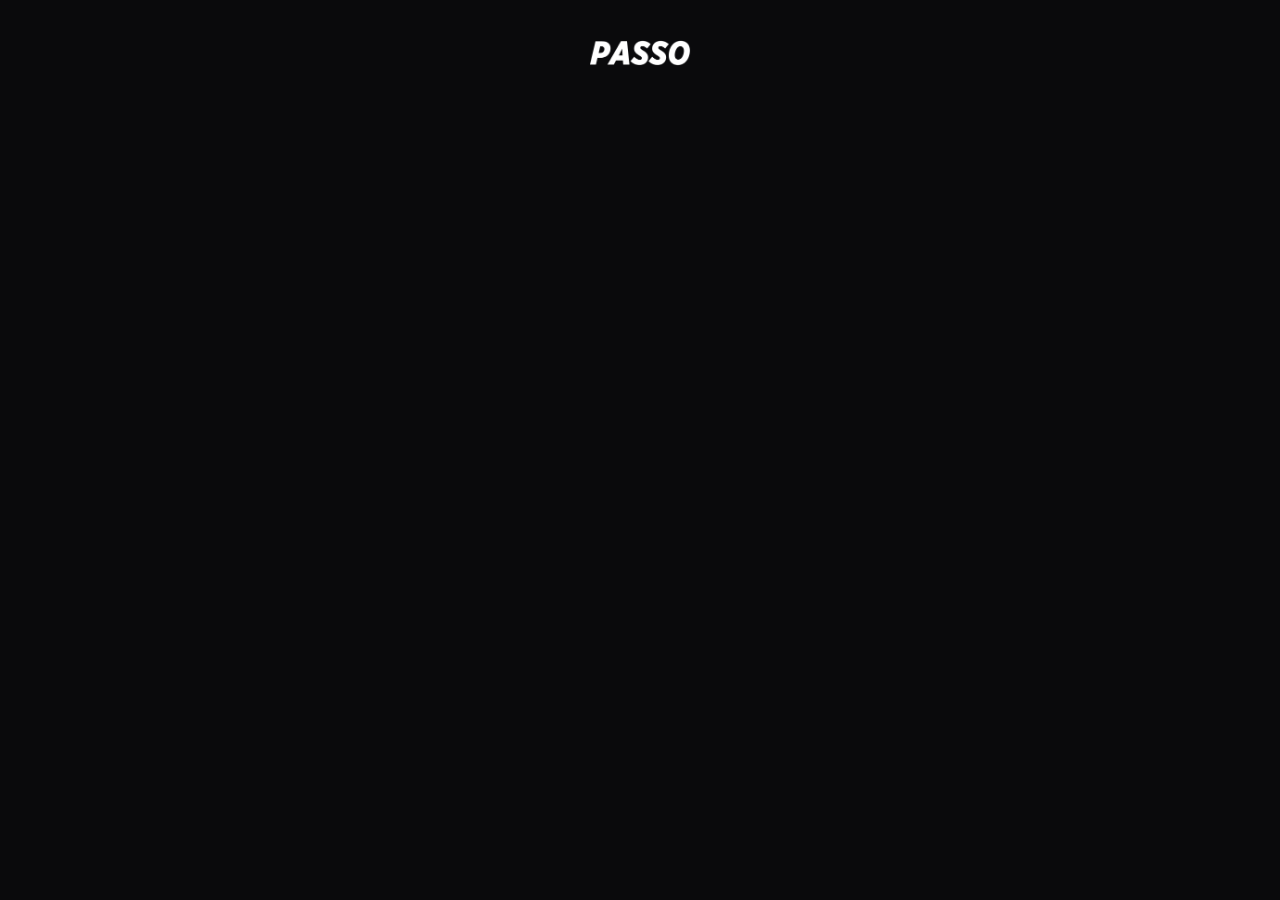
==== blog.html @ 6f43235b "PASSO Hatıra Bilet landing page Co-Authored-By: Claude Opus 4.8 <noreply@anthropic.com>" ====
<!DOCTYPE html>
<html lang="tr">
<head>
  <meta charset="UTF-8" />
  <meta name="viewport" content="width=device-width, initial-scale=1.0" />
  <title>Passo'da NFT Nedir? · PASSO</title>
  <link rel="preconnect" href="https://fonts.googleapis.com" />
  <link rel="preconnect" href="https://fonts.gstatic.com" crossorigin />
  <link href="https://fonts.googleapis.com/css2?family=DM+Sans:wght@400;500;700&family=Inter:ital,wght@0,400;0,500;0,600;0,700;1,800&family=Poppins:wght@500;600;700&display=swap" rel="stylesheet" />
  <link rel="stylesheet" href="css/styles.css" />
</head>
<body>

  <header class="site-header" id="top">
    <div class="container header-inner">
      <a href="index.html" class="logo"><img src="assets/img/passo-logo.png" alt="PASSO" /></a>
    </div>
  </header>

  <!-- BLOG_MAIN -->
  <!-- BLOG_FOOTER -->

  <script src="js/script.js"></script>
</body>
</html>
---- css/styles.css ----
/* =========================================================
   PASSO · Hatıra Bilet — Design System
   ========================================================= */
:root {
  /* Colors */
  --bg:            #0a0a0c;
  --bg-elevated:   #141417;
  --card:          #16161b;
  --card-hover:    #1c1c22;
  --border:        rgba(255, 255, 255, 0.08);
  --border-strong: rgba(255, 255, 255, 0.14);

  --text:          #f5f5f7;
  --text-muted:    #9a9aa2;
  --text-dim:      #6e6e76;

  --gold:          #e9c46a;
  --gold-bright:   #f6d77e;
  --gold-deep:     #c79a3a;
  --gold-grad:     linear-gradient(135deg, #f6d77e 0%, #d4a017 100%);

  --purple:        #5b4fcf;
  --purple-bright: #6c5ce7;
  --red:           #e23744;

  /* Layout */
  --maxw: 1200px;
  --radius: 16px;
  --radius-sm: 10px;
  --radius-pill: 999px;

  /* Type */
  --font: 'Inter', -apple-system, BlinkMacSystemFont, 'Segoe UI', Roboto, sans-serif;
  --font-head: 'Poppins', var(--font);
}

* { margin: 0; padding: 0; box-sizing: border-box; }

html { scroll-behavior: smooth; }

body {
  position: relative;
  font-family: var(--font);
  background: var(--bg);
  color: var(--text);
  line-height: 1.6;
  -webkit-font-smoothing: antialiased;
  overflow-x: hidden;
}

/* ===== Top corner light beams + dotted backdrop ===== */
.top-beams {
  position: absolute;
  top: 0; left: 0;
  width: 100%;
  height: 1000px;
  overflow: hidden;
  pointer-events: none;
  z-index: 0;
  /* only the dotted texture lives here; the gold glow is a blurred ::before */
  background-image: radial-gradient(rgba(255, 255, 255, 0.05) 1px, transparent 1.6px);
  background-size: 24px 24px;
  background-repeat: repeat;
  background-position: -8px -8px;
  -webkit-mask-image: linear-gradient(to bottom, #000 75%, transparent 98%);
  mask-image: linear-gradient(to bottom, #000 75%, transparent 98%);
}
.beam {
  position: absolute;
  top: 0;
  width: min(46vw, 620px);
  height: auto;
}
.beam-left  { left: 0; }
.beam-right { right: 0; }

img { max-width: 100%; display: block; }
a { color: inherit; text-decoration: none; }

.container {
  width: 100%;
  max-width: var(--maxw);
  margin-inline: auto;
  padding-inline: 24px;
}

/* =========================================================
   HEADER
   ========================================================= */
.site-header {
  position: relative;          /* not sticky — scrolls away with the page */
  z-index: 5;
  padding: 40px 0 0;           /* space above PASSO, none below (badge sits close) */
  background: transparent;
}
.header-inner { display: flex; justify-content: center; align-items: center; }
.logo { display: inline-flex; }
.logo img { height: 26px; width: auto; display: block; }

/* =========================================================
   HERO
   ========================================================= */
.hero {
  position: relative;
  padding-top: 18px;           /* badge sits close under PASSO */
  text-align: center;
  overflow: hidden;
}
/* gold glow is now a single blurred field in .top-beams::before —
   no separate hero source, so there's no dark valley / seam between them */
.hero-inner { position: relative; z-index: 1; }

.badge {
  display: inline-block;
  height: 33px;
  width: auto;
  margin-bottom: 28px;
}

.hero-title {
  text-align: center;
  margin-bottom: 26px;
}
.hero-title-img {
  display: block;
  margin-inline: auto;
  width: auto;
  max-width: min(528px, 90vw);
  height: auto;
  /* very light neutral shadow only — no gold glow / blob behind the text */
  filter: drop-shadow(0 2px 6px rgba(0, 0, 0, 0.35));
}

.hero-sub {
  max-width: 760px;
  margin-inline: auto;
  color: var(--text-muted);
  font-size: clamp(0.95rem, 1.4vw, 1.1rem);
}

.hero-visual {
  position: relative;
  z-index: 1;
  margin-top: 0;
  /* head-room so phones aren't clipped at the top when they rise on hover
     (overflow:hidden stays — it clips the horizon glow's lower overhang) */
  padding-top: 32px;
  overflow: hidden;
}
/* showcase: phones + 4 corner icons as separate layers (was one baked PNG)
   so each can animate independently on hover */
.phone-showcase {
  position: relative;
  z-index: 1;
  width: 100%;
  max-width: 940px;
  margin-inline: auto;
}
.phones-base {
  display: block;
  width: 100%;
  /* easeOutCubic — premium rise, no bounce/jump */
  transition: transform 520ms cubic-bezier(0.215, 0.61, 0.355, 1);
  will-change: transform;
}
.ho-icon {
  position: absolute;
  display: block;
  pointer-events: none;
  transition: transform 520ms cubic-bezier(0.215, 0.61, 0.355, 1);
  will-change: transform;
}
/* positions are % of the original 1838×1256 canvas → pixel-aligned with phones */
.ho-music  { left: 0.00%;  top: 9.95%;  width: 11.32%; }
.ho-gear   { left: 10.17%; top: 37.18%; width: 11.75%; }
.ho-masks  { left: 87.76%; top: 10.91%; width: 12.24%; }
.ho-trophy { left: 82.64%; top: 37.66%; width: 11.75%; }

/* ---- hover micro-interaction (desktop / pointer devices only) ---- */
@media (hover: hover) and (pointer: fine) {
  /* phones rise toward the stage + lean slightly forward */
  .phone-showcase:hover .phones-base {
    transform: translateY(-20px) scale(1.02);
  }
  /* icons get pulled toward the centre, slightly larger */
  .phone-showcase:hover .ho-music  { transform: translate(14px, 8px)  scale(1.04); }
  .phone-showcase:hover .ho-gear   { transform: translate(16px, 0)     scale(1.04); }
  .phone-showcase:hover .ho-masks  { transform: translate(-14px, 8px)  scale(1.04); }
  .phone-showcase:hover .ho-trophy { transform: translate(-16px, 0)    scale(1.04); }
}

/* honour users who prefer less motion */
@media (prefers-reduced-motion: reduce) {
  .phones-base, .ho-icon { transition: none; }
  .phone-showcase:hover .phones-base,
  .phone-showcase:hover .ho-icon { transform: none; }
}
/* Full-width gold horizon glow IN FRONT of the phone bases (phones rise out of the glow) */
.hero-horizon {
  position: absolute;
  z-index: 2;
  left: 50%;
  transform: translateX(-50%);
  bottom: -21.4vw;
  width: 100vw;
  max-width: none;
  height: auto;
  pointer-events: none;
}

/* =========================================================
   SECTIONS (generic)
   ========================================================= */
.section { padding: 90px 0; }
.section-title {
  font-family: var(--font-head);
  font-weight: 600;
  font-size: clamp(1.5rem, 3vw, 2.2rem);
  text-align: center;
  margin-bottom: 14px;
}
.section-placeholder {
  text-align: center;
  color: var(--text-dim);
  font-size: 0.95rem;
  padding: 40px 0;
  border: 1px dashed var(--border);
  border-radius: var(--radius);
  margin-top: 20px;
}

/* =========================================================
   EXPERIENCE / DENEYIM
   ========================================================= */
.exp-card {
  position: relative;
  display: grid;
  grid-template-columns: 1fr 340px;
  align-items: center;
  gap: 40px;
  padding: 52px 56px 0;
  border: 1px solid var(--border);
  border-radius: 24px;
  background:
    radial-gradient(58% 62% at -4% -6%, rgba(248,155,46,0.20), rgba(248,155,46,0.05) 38%, transparent 64%),
    var(--bg-elevated);
  overflow: hidden;
  /* enhanced lighting only fades in on hover */
  transition: box-shadow 420ms ease, border-color 420ms ease;
}
/* Grid lines — crisp at the top-left, fading toward the bottom-right */
.exp-card::before {
  content: "";
  position: absolute;
  inset: 0;
  z-index: 0;
  background-image:
    linear-gradient(to right, rgba(255, 255, 255, 0.07) 1px, transparent 1px),
    linear-gradient(to bottom, rgba(255, 255, 255, 0.07) 1px, transparent 1px);
  background-size: 32px 32px;
  -webkit-mask-image: radial-gradient(115% 130% at 0% 0%, #000 0%, rgba(0,0,0,0.45) 38%, transparent 68%);
  mask-image: radial-gradient(115% 130% at 0% 0%, #000 0%, rgba(0,0,0,0.45) 38%, transparent 68%);
  pointer-events: none;
}
/* extra volumetric gold lighting — fades in on hover only */
.exp-card::after {
  content: "";
  position: absolute;
  inset: 0;
  z-index: 0;
  border-radius: inherit;
  pointer-events: none;
  background:
    radial-gradient(78% 88% at -8% -10%, rgba(248,170,75,0.11), transparent 56%),
    radial-gradient(48% 52% at -3% -5%, rgba(250,178,88,0.16), rgba(248,155,46,0.05) 42%, transparent 66%);
  opacity: 0;
  transition: opacity 420ms ease;
}
.exp-card:hover::after { opacity: 1; }
.exp-card:hover {
  border-color: rgba(248, 184, 110, 0.12);
  box-shadow:
    0 22px 60px -34px rgba(245, 170, 80, 0.42),
    inset 2px 2px 16px -8px rgba(255, 212, 150, 0.22);
}
.exp-text, .exp-visual { position: relative; z-index: 1; }
.exp-title {
  font-family: var(--font-head);
  font-weight: 600;
  font-size: clamp(1.4rem, 2.4vw, 2rem);
  line-height: 1.25;
  margin-bottom: 22px;
}
.exp-text { padding-bottom: 52px; }
.exp-text p { color: var(--text-muted); font-size: 0.98rem; margin-bottom: 18px; }
.exp-text p:last-child { margin-bottom: 0; }

/* Phone + floating selection box — phone is enlarged and sits flush with the card's bottom edge */
.exp-visual {
  position: relative;
  align-self: stretch;
}
.exp-phone-screen {
  position: absolute;
  top: -28px;            /* near the card top → status bar visible, bottom clipped at card edge */
  right: -8px;
  width: 312px;
  max-width: none;
  z-index: 1;
}
.exp-selbox {
  position: absolute;
  top: 44px;
  right: 30px;
  width: 312px;
  max-width: none;
  z-index: 2;
  transition: transform .45s cubic-bezier(.2,.7,.2,1);
  will-change: transform;
}
.exp-card:hover .exp-selbox {
  transform: translateX(-46px);
}

@media (max-width: 880px) {
  .exp-card { grid-template-columns: 1fr; padding: 36px 28px 0; gap: 24px; text-align: left; }
  .exp-text { padding-bottom: 0; }
  .exp-visual { min-height: 400px; }
  .exp-phone-screen { top: auto; bottom: 0; right: 50%; transform: translateX(50%); width: 280px; }
  .exp-selbox { top: 56px; right: 50%; transform: translateX(calc(50% + 64px)); width: 280px; }
  .exp-card:hover .exp-selbox { transform: translateX(calc(50% + 22px)); }
}

/* =========================================================
   FEATURE CARDS
   ========================================================= */
.section--tight { padding-top: 30px; }
.feature-grid {
  display: grid;
  grid-template-columns: 1fr 1fr;
  align-items: stretch;
  gap: 28px;
}
.feature-card {
  position: relative;
  border: 1px solid var(--border);
  border-radius: 24px;
  background:
    radial-gradient(58% 62% at -4% -6%, rgba(248,155,46,0.22), rgba(248,155,46,0.05) 38%, transparent 64%),
    var(--bg-elevated);
  padding: 40px 40px 0;
  overflow: hidden;
  /* enhanced lighting only fades in on hover */
  transition: box-shadow 420ms ease, border-color 420ms ease;
}
/* extra volumetric gold lighting — fades in on hover only */
.feature-card::after {
  content: "";
  position: absolute;
  inset: 0;
  z-index: 0;
  border-radius: inherit;
  pointer-events: none;
  background:
    radial-gradient(78% 88% at -8% -10%, rgba(248,170,75,0.12), transparent 56%),
    radial-gradient(48% 52% at -3% -5%, rgba(250,178,88,0.17), rgba(248,155,46,0.05) 42%, transparent 66%);
  opacity: 0;
  transition: opacity 420ms ease;
}
.feature-card:hover::after { opacity: 1; }
.feature-card:hover {
  border-color: rgba(248, 184, 110, 0.12);
  box-shadow:
    0 22px 60px -34px rgba(245, 170, 80, 0.42),
    inset 2px 2px 16px -8px rgba(255, 212, 150, 0.22);
}
.feature-title {
  font-family: var(--font-head);
  font-weight: 600;
  font-size: clamp(1.25rem, 2vw, 1.6rem);
  margin-bottom: 14px;
}
.feature-text {
  color: var(--text-muted);
  font-size: 0.96rem;
  max-width: 90%;
  margin-bottom: 28px;
}
.feature-phone { display: flex; justify-content: center; }
.feature-phone img {
  width: 100%;
  max-width: 460px;
  margin-bottom: -2px;
}

/* --- Rich feature cards: grid bg + phone + sliding box & toggle (both cards) --- */
.feature-card--select::before,
.feature-card--pers::before {
  content: "";
  position: absolute;
  inset: 0;
  z-index: 0;
  background-image:
    linear-gradient(to right, rgba(255, 255, 255, 0.07) 1px, transparent 1px),
    linear-gradient(to bottom, rgba(255, 255, 255, 0.07) 1px, transparent 1px);
  background-size: 32px 32px;
  -webkit-mask-image: radial-gradient(115% 130% at 0% 0%, #000 0%, rgba(0,0,0,0.45) 38%, transparent 68%);
  mask-image: radial-gradient(115% 130% at 0% 0%, #000 0%, rgba(0,0,0,0.45) 38%, transparent 68%);
  pointer-events: none;
}
.feature-card--select,
.feature-card--pers { display: flex; flex-direction: column; }
.feature-card--select .feature-title,
.feature-card--select .feature-text,
.feature-card--pers .feature-title,
.feature-card--pers .feature-text { position: relative; z-index: 1; }

.select-visual {
  position: relative;
  z-index: 1;
  margin-top: auto;          /* equal card heights → push visual to the bottom, phone stays flush */
  min-height: 340px;
}
.select-phone {
  position: absolute;
  bottom: 0;                 /* flush with the card's bottom edge */
  left: 50%;
  transform: translateX(-50%);
  width: 290px;
  max-width: none;
  z-index: 1;
}
/* sliding overlays */
.select-box, .pers-box, .select-toggle, .pers-toggle {
  position: absolute;
  max-width: none;
  z-index: 3;
  transition: transform .45s cubic-bezier(.2,.7,.2,1);
  will-change: transform;
}
.select-box  { top: 44px; left: -10px; width: 246px; }   /* card 1: selection box over tabs */
.pers-box    { top: 52px; left: -12px; width: 200px; }   /* card 2: "Fotoğraf yükle" box */
.select-toggle { bottom: 24px; right: -6px; width: 202px; }  /* card 1: yükselt button */
.pers-toggle   { bottom: 24px; right: -6px; width: 222px; }  /* card 2: kişiselleştir button */

.feature-card--select:hover .select-box,
.feature-card--pers:hover   .pers-box   { transform: translateX(-26px); }
.feature-card--select:hover .select-toggle,
.feature-card--pers:hover   .pers-toggle { transform: translateX(26px); }

@media (max-width: 768px) {
  .feature-grid { grid-template-columns: 1fr; gap: 20px; }
  .feature-card { padding: 30px 24px 0; }
  .feature-text { max-width: 100%; }
  .select-visual { height: 360px; }
}

/* =========================================================
   JOURNEY
   ========================================================= */
/* Journey, Events & News heading + subheading — DM Sans per design spec */
#yolculuk .section-title,
#etkinlikler .section-title,
#haberler .section-title,
#sss .section-title {
  font-family: 'DM Sans', var(--font);
  font-weight: 700;
  font-size: 24px;
  line-height: 100%;
  letter-spacing: 0;
  text-align: center;
}
#yolculuk .section-lead,
#etkinlikler .section-lead,
#haberler .section-lead {
  font-family: 'DM Sans', var(--font);
  font-weight: 400;
  font-size: 16px;
  line-height: 100%;
  letter-spacing: 0;
  text-align: center;
}
.section-lead {
  text-align: center;
  color: var(--text-muted);
  font-size: 1rem;
  margin-bottom: 56px;
}
.journey {
  display: grid;
  grid-template-columns: 0.85fr 1.15fr;
  align-items: center;
  gap: 60px;
}
.journey-phone { display: flex; justify-content: center; }
.journey-phone img { width: 100%; max-width: 340px; }

.journey-steps { list-style: none; display: flex; flex-direction: column; gap: 18px; }
.step {
  display: flex;
  gap: 22px;
  align-items: flex-start;
  padding: 26px 28px;
  border-radius: var(--radius);
  border: 1px solid rgba(255, 255, 255, 0.05);       /* passive: faint border */
  background: #111114;                               /* passive: subtle dark card */
  cursor: pointer;
  transition: background .3s, border-color .3s, color .3s;
}
.step:hover:not(.is-active) { border-color: rgba(255, 255, 255, 0.09); }
.step.is-active {
  background: var(--card);
  border-color: var(--border);
}
.step-icon {
  flex-shrink: 0;
  width: 54px; height: 54px;
  border-radius: 50%;
  display: grid; place-items: center;
  color: #1f1605;                                    /* dark glyph */
  background: linear-gradient(150deg, #8f6e36 0%, #5a441e 100%);  /* passive: muted gold */
  transition: background .3s, box-shadow .3s;
}
.step.is-active .step-icon {
  background: linear-gradient(150deg, #f6d77e 0%, #d4a017 100%);   /* active: bright gold */
  box-shadow: 0 4px 16px rgba(212,160,23,0.28);
}
.step-icon svg { width: 26px; height: 26px; stroke-width: 2; }
.step-body h3 {
  font-family: var(--font-head);
  font-weight: 600;
  font-size: 1.12rem;
  margin-bottom: 7px;
  color: #626268;                                    /* passive: dim title */
  transition: color .3s;
}
.step-body p { color: #55555b; font-size: 0.94rem; transition: color .3s; }  /* passive: dim text */
.step.is-active .step-body h3 { color: var(--text); }
.step.is-active .step-body p  { color: var(--text-muted); }

@media (max-width: 880px) {
  .journey { grid-template-columns: 1fr; gap: 40px; }
  .journey-phone { order: -1; }
  .section-lead { margin-bottom: 36px; }
  .step { padding: 20px; gap: 16px; }
  .step-icon { width: 46px; height: 46px; }
  .step-icon svg { width: 22px; height: 22px; }
}

/* =========================================================
   EVENTS CAROUSEL (coverflow)
   ========================================================= */
/* Full-bleed so the centre card + both neighbours fit without clipping */
.events {
  position: relative;
  width: 100vw;
  margin-left: calc(50% - 50vw);
}
/* Horizontal scroll carousel — no arrows, scroll to navigate */
.events-track {
  display: flex;
  align-items: center;
  overflow-x: auto;
  scroll-snap-type: x mandatory;
  scroll-behavior: smooth;
  scrollbar-width: none;            /* Firefox */
  -ms-overflow-style: none;
  padding: 16px 0 10px;
  padding-inline: calc(50% - var(--ev-w) / 2);   /* lets first & last card snap to center */
  cursor: grab;
  user-select: none;
  --ev-w: min(576px, 40vw);         /* foreground card width (responsive so neighbours always fit) */
}
.events-track:active { cursor: grabbing; }
.events-track::-webkit-scrollbar { display: none; }
.event-poster img { -webkit-user-drag: none; user-drag: none; pointer-events: none; }
.event-card {
  flex: 0 0 var(--ev-w);            /* footprint = foreground size */
  scroll-snap-align: center;
  cursor: pointer;
  margin-inline: calc(var(--ev-w) * -0.146);   /* pull neighbours closer w/o clipping */
  opacity: 0.5;
  transform: scale(0.656);          /* 576 → 378 (background size) */
  transform-origin: center center;
  transition: transform .5s cubic-bezier(.22,.61,.36,1), opacity .5s ease;
}
.event-card.active {
  opacity: 1;
  transform: scale(1);              /* foreground = full size */
  z-index: 2;
}
.event-poster {
  width: var(--ev-w);
  aspect-ratio: 576 / 324;          /* 16:9 */
  border-radius: 18.68px;           /* scaled-down sides → ~12.28px ✓ */
  overflow: hidden;
  box-shadow: 0 18px 50px rgba(0,0,0,0.5);
}
.event-poster img { width: 100%; height: 100%; object-fit: cover; display: block; }
.event-meta { margin-top: 18px; padding-left: 4px; text-align: left; }   /* left-aligned info */
.event-meta h3 { font-family: var(--font-head); font-weight: 600; font-size: 1.2rem; }
.event-meta .date { color: var(--text-muted); font-size: 0.92rem; margin-top: 5px; }

/* Scroll progress indicator (grows with the number of slides) */
.events-progress { display: flex; justify-content: center; gap: 6px; margin-top: 30px; }
.events-progress .seg {
  width: 16px; height: 8px;
  border-radius: 4.5px;
  background: #888888;
  transition: width .35s ease, background .35s ease;
}
.events-progress .seg.active { width: 41px; background: #D63031; }

@media (max-width: 768px) {
  .events-track { --ev-w: 78vw; }
  .event-card { transform: scale(0.82); }
}
}

/* =========================================================
   NFT NEWS CAROUSEL
   ========================================================= */
#haberler .container { max-width: 1440px; padding-inline: 100px; }   /* component: 1440 wide, 100px side padding */
.news-viewport { max-width: 1240px; margin-inline: auto; }          /* exactly three 392px cards + 2×32 gap */
.news-track {
  display: flex;
  gap: 32px;
  overflow-x: auto;
  scroll-snap-type: x mandatory;
  scroll-behavior: smooth;
  scrollbar-width: none;
  -ms-overflow-style: none;
  padding: 4px 0;
}
.news-track::-webkit-scrollbar { display: none; }
.news-card {
  scroll-snap-align: start;
  flex: 0 0 calc((100% - 64px) / 3);   /* exactly three per view (≈392px @1240) — never clipped */
  height: 392px;                       /* square at the design width */
  background: #111111;
  border: 1px solid var(--border);
  border-radius: var(--radius);
  overflow: hidden;
  display: flex;
  flex-direction: column;
  transition: border-color .25s, transform .25s;
}
.news-card:hover { border-color: var(--border-strong); transform: translateY(-3px); }
.news-thumb { flex: 0 0 216px; overflow: hidden; }
.news-thumb img { width: 100%; height: 100%; object-fit: cover; }
.news-body { flex: 1; padding: 20px 24px 0; min-height: 0; }
.news-body h3 { font-family: var(--font-head); font-weight: 600; font-size: 1.15rem; margin-bottom: 10px; }
.news-body p { color: var(--text-muted); font-size: 0.92rem; }
.news-date {
  color: var(--text-dim);
  font-size: 0.85rem;
  padding: 16px 24px;
  border-top: 1px solid var(--border);
}
/* carousel dots (gray segments, active red wider) */
.dots { display: flex; justify-content: center; gap: 8px; margin-top: 32px; }
.dot {
  width: 16px; height: 8px;
  border-radius: 4.5px;
  background: #888888;
  border: none; padding: 0; cursor: pointer;
  transition: width .35s ease, background .35s ease;
}
.dot.active { width: 40px; background: #D63031; }

@media (max-width: 1340px) { #haberler .container { padding-inline: 40px; } }
@media (max-width: 980px) {
  #haberler .container { padding-inline: 24px; }
  .news-card { flex-basis: calc((100% - 32px) / 2); height: auto; }   /* 2 per view */
  .news-thumb { flex: none; aspect-ratio: 392 / 216; }
}
@media (max-width: 640px) {
  .news-card { flex-basis: 86%; }                                     /* 1 per view + peek */
}

/* =========================================================
   FAQ ACCORDION
   ========================================================= */
.container--narrow { max-width: 1360px; }
.faq { display: flex; flex-direction: column; gap: 16px; margin-top: 44px; }
.faq-item {
  border: 1px solid var(--border);
  border-radius: 10px;
  background: var(--card);
  overflow: hidden;
  transition: border-color .25s, background .25s;
}
.faq-item.is-open { border-color: var(--border-strong); background: var(--card-hover); }
.faq-q {
  width: 100%;
  min-height: 88px;
  display: flex;
  align-items: center;
  justify-content: space-between;
  gap: 16px;
  text-align: left;
  padding: 16px 24px;
  background: none;
  border: none;
  color: var(--text);
  font-family: 'DM Sans', var(--font);
  font-weight: 500;
  font-size: 18px;
  line-height: 20px;
  letter-spacing: 0;
  cursor: pointer;
}
.chevron {
  flex-shrink: 0;
  width: 22px; height: 22px;
  color: var(--text-muted);
  border: 1px solid var(--border-strong);
  border-radius: 50%;
  padding: 4px;
  transition: transform .3s, color .3s;
}
.faq-item.is-open .chevron { transform: rotate(180deg); color: var(--gold); }
.faq-a {
  max-height: 0;
  overflow: hidden;
  transition: max-height .35s ease;
}
.faq-a p {
  padding: 0 24px 20px;
  color: var(--text-muted);
  font-family: 'DM Sans', var(--font);
  font-size: 16px;
  line-height: 1.6;
}

@media (max-width: 768px) {
  .faq-q { padding: 16px; font-size: 16px; }
  .faq-a p { padding: 0 16px 16px; }
}

/* =========================================================
   BUTTONS (shared)
   ========================================================= */
.btn {
  display: inline-flex;
  align-items: center;
  gap: 8px;
  font-weight: 600;
  font-size: 0.92rem;
  padding: 12px 22px;
  border-radius: var(--radius-pill);
  border: 1px solid transparent;
  cursor: pointer;
  transition: transform .15s, filter .2s, background .2s;
}
.btn:hover { transform: translateY(-1px); }
.btn-purple { background: var(--purple); color: #fff; }
.btn-purple:hover { background: var(--purple-bright); }
.btn-ghost { background: rgba(255,255,255,0.05); color: var(--text); border-color: var(--border-strong); }
.btn-ghost:hover { background: rgba(255,255,255,0.1); }

/* =========================================================
   CONTACT
   ========================================================= */
.contact { text-align: center; padding-bottom: 60px; }
.contact .container {
  display: flex;
  flex-direction: column;
  align-items: center;
  gap: 42px;                          /* spacing between title / lead / buttons */
}
.contact-title {
  font-family: 'DM Sans', var(--font);
  font-weight: 500;
  font-size: 40px;
  line-height: 100%;
  letter-spacing: 0;
  margin: 0;
}
.contact-lead {
  font-family: 'DM Sans', var(--font);
  font-weight: 400;
  font-size: 20px;
  line-height: 100%;
  letter-spacing: 0;
  color: var(--text-muted);
  margin: 0;
}
.contact-actions { display: flex; justify-content: center; gap: 18px; flex-wrap: wrap; margin: 0; }
.btn-lg { padding: 16px 28px; font-size: 1rem; border-radius: 14px; }

/* =========================================================
   FOOTER
   ========================================================= */
.site-footer {
  position: relative;
  padding-top: 40px;
}
/* Gold horizon (assets/img/hero-horizon.svg) — same mechanism as the hero: arc clipped at the
   container's bottom so it never shows a hard cut, glow rises up */
.footer-glow-area {
  position: relative;
  height: 460px;                      /* taller so the glow fades softly & wide, like the hero */
  overflow: hidden;
}
.footer-glow {
  position: absolute;
  left: 50%;
  bottom: -21.4vw;                    /* arc at the area's bottom edge, glow up (identical to hero) */
  transform: translateX(-50%);
  width: 100vw;
  max-width: none;
  height: auto;
  pointer-events: none;
}
/* Bottom bar (footer_v2.svg): 1px top border, 24/40 padding, 24px gap */
.footer-bottom {
  position: relative;
  z-index: 1;
  border-top: 1px solid var(--border);
  padding: 24px 40px;
}
.footer-inner {
  position: relative;
  z-index: 1;
  display: flex;
  flex-direction: column;
  align-items: center;
  gap: 24px;
  text-align: center;
}
.socials { display: flex; justify-content: center; gap: 14px; margin: 0; }
.socials a {
  width: 40px; height: 40px;
  display: grid; place-items: center;
  color: var(--text-muted);
  transition: color .2s, transform .2s;
}
.socials a:hover { color: var(--text); transform: translateY(-2px); }
.socials svg { width: 22px; height: 22px; }
.footer-store-label {
  font-weight: 600;
  letter-spacing: 0.08em;
  color: var(--text-muted);
  font-size: 0.95rem;
  margin: 0;
}
.footer-stores { display: flex; justify-content: center; gap: 16px; flex-wrap: wrap; }
.footer-stores img { height: 52px; width: auto; border-radius: 8px; }

@media (max-width: 768px) {
  .site-footer { padding-top: 180px; }
  .footer-bottom { padding: 24px 20px; }
  .back-to-top { position: static !important; margin-bottom: 8px; }
  .contact-actions { flex-direction: column; align-items: stretch; }
}

/* =========================================================
   BACK TO TOP
   ========================================================= */
.back-to-top {
  position: absolute;
  top: 0; right: 0;                    /* top-right of the bottom bar */
  z-index: 3;
  display: inline-flex;
  align-items: center;
  gap: 8px;
  font-family: var(--font);
  font-weight: 600;
  font-size: 0.85rem;
  color: var(--text);
  background: rgba(30,30,36,0.9);
  border: 1px solid var(--border-strong);
  padding: 10px 16px;
  border-radius: var(--radius-pill);
  cursor: pointer;
  transition: background .2s;
  backdrop-filter: blur(8px);
}
.back-to-top svg { width: 16px; height: 16px; }
.back-to-top:hover { background: rgba(45,45,52,0.95); }

/* =========================================================
   RESPONSIVE
   ========================================================= */
@media (max-width: 768px) {
  .section { padding: 60px 0; }
  .hero { padding-top: 40px; }
  .hero-sub { font-size: 0.95rem; }
  .container { padding-inline: 18px; }
  .back-to-top { right: 14px; bottom: 14px; }
}
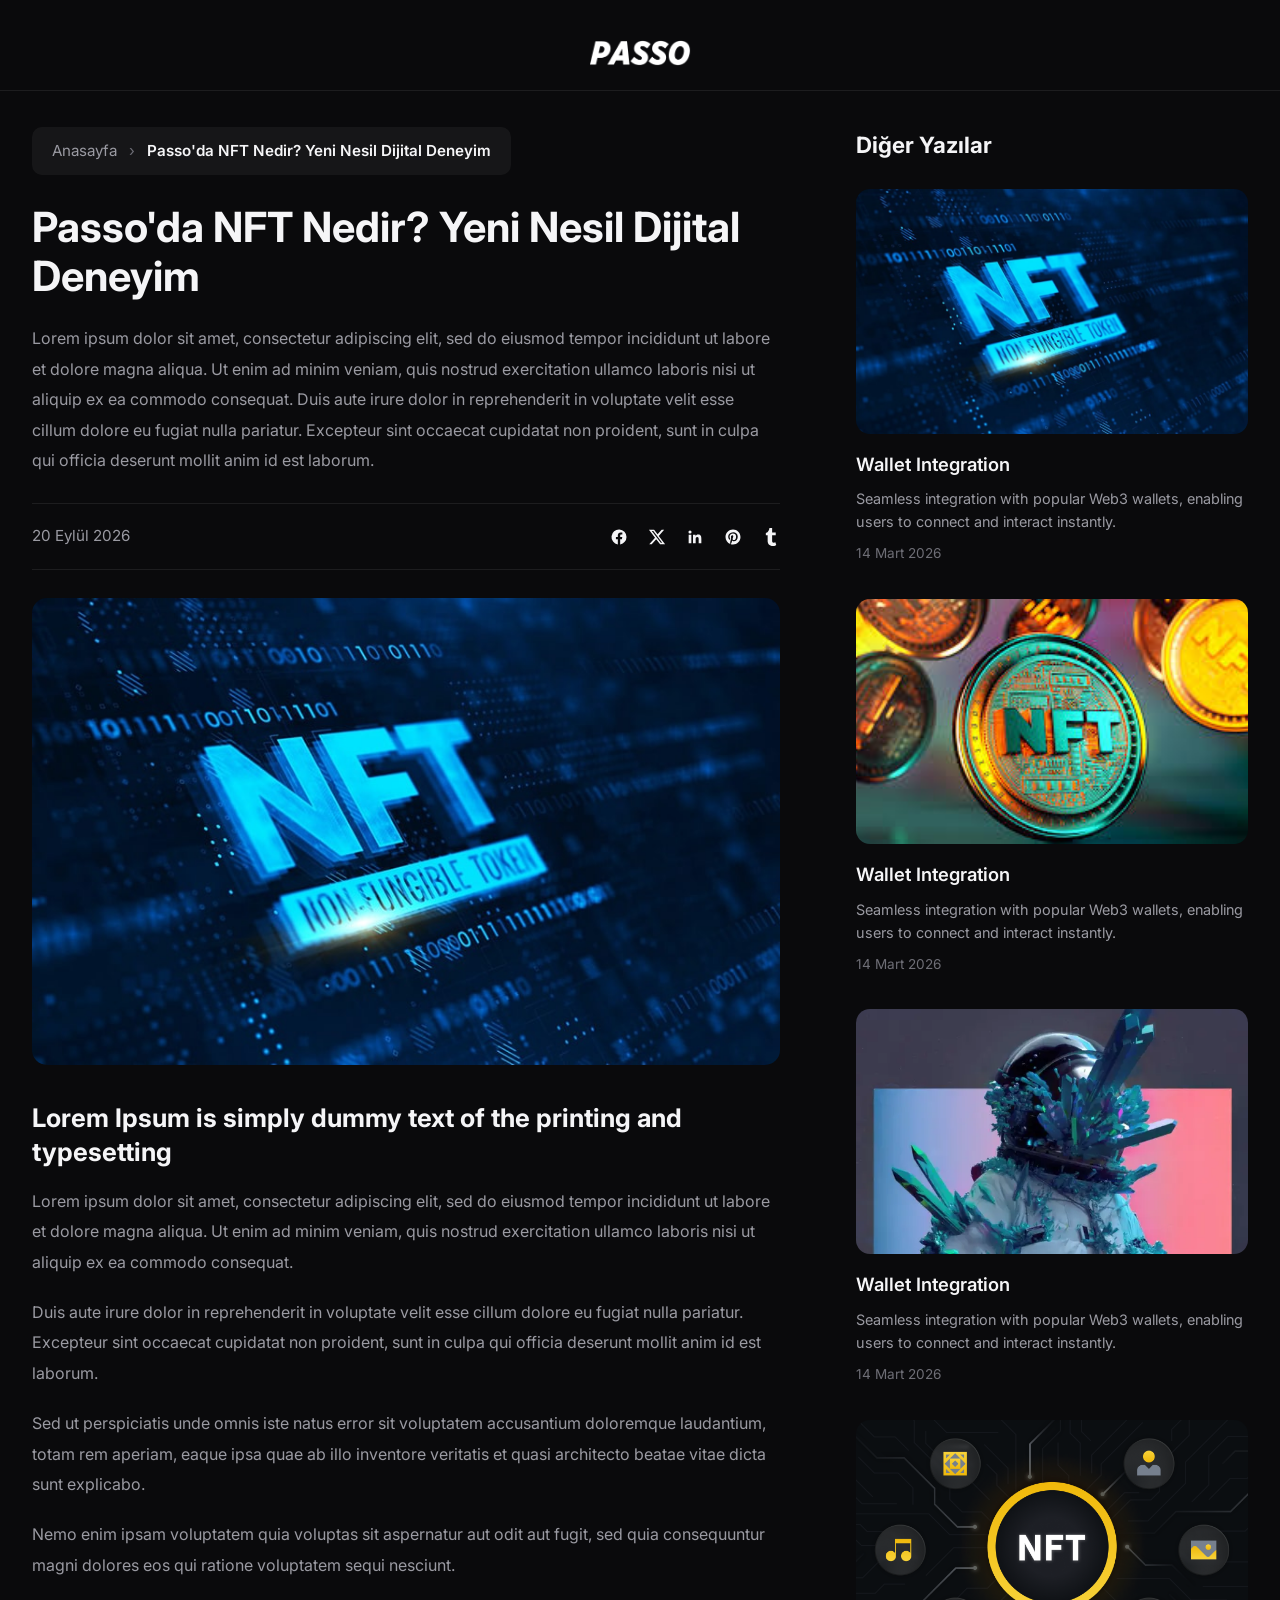
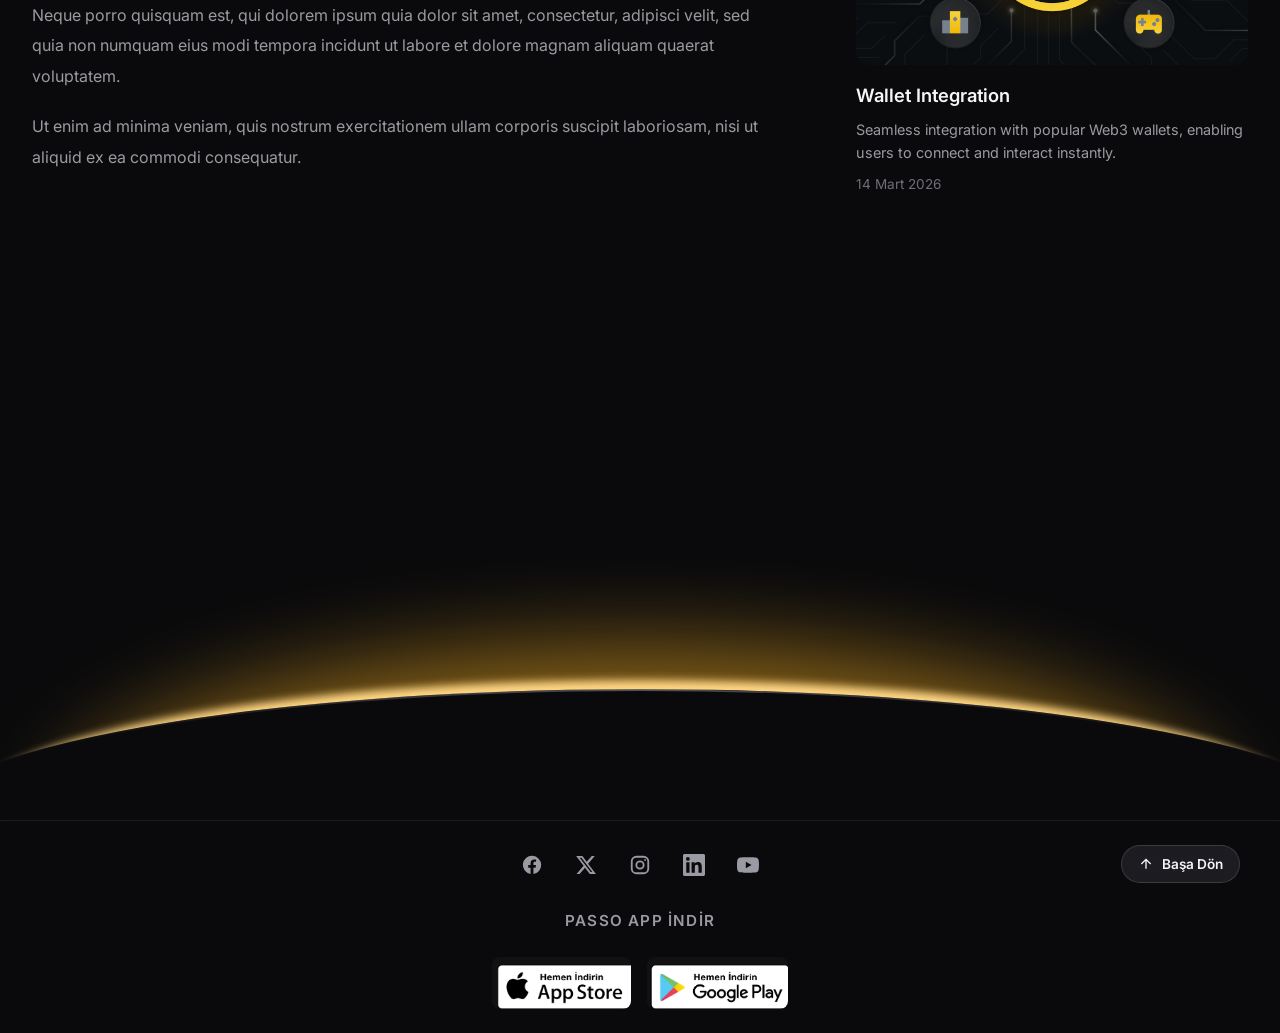
==== commit 319c49e9: "Add blog detail page + link NFT news cards Co-Authored-By: Claude Opus 4.8 <noreply@anthropic.com>" ====
--- a/blog.html
+++ b/blog.html
@@ -17,8 +17,109 @@
     </div>
   </header>
 
-  <!-- BLOG_MAIN -->
-  <!-- BLOG_FOOTER -->
+  <main class="blog">
+    <div class="blog-wrap">
+      <article class="blog-main">
+        <nav class="breadcrumb">
+          <a href="index.html">Anasayfa</a>
+          <span class="sep">›</span>
+          <span class="current">Passo'da NFT Nedir? Yeni Nesil Dijital Deneyim</span>
+        </nav>
+
+        <h1 class="blog-title">Passo'da NFT Nedir? Yeni Nesil Dijital Deneyim</h1>
+
+        <p class="blog-intro">
+          Lorem ipsum dolor sit amet, consectetur adipiscing elit, sed do eiusmod tempor
+          incididunt ut labore et dolore magna aliqua. Ut enim ad minim veniam, quis nostrud
+          exercitation ullamco laboris nisi ut aliquip ex ea commodo consequat. Duis aute irure
+          dolor in reprehenderit in voluptate velit esse cillum dolore eu fugiat nulla pariatur.
+          Excepteur sint occaecat cupidatat non proident, sunt in culpa qui officia deserunt
+          mollit anim id est laborum.
+        </p>
+
+        <div class="blog-meta">
+          <span class="blog-date">20 Eylül 2026</span>
+          <div class="blog-share">
+            <a href="#" aria-label="Facebook"><svg viewBox="0 0 24 24" fill="currentColor"><path d="M22 12a10 10 0 1 0-11.56 9.88v-6.99H7.9V12h2.54V9.8c0-2.5 1.49-3.89 3.78-3.89 1.09 0 2.24.2 2.24.2v2.46h-1.26c-1.24 0-1.63.77-1.63 1.56V12h2.78l-.44 2.89h-2.34v6.99A10 10 0 0 0 22 12z"/></svg></a>
+            <a href="#" aria-label="X"><svg viewBox="0 0 24 24" fill="currentColor"><path d="M18.24 2.25h3.31l-7.23 8.26 8.5 11.24h-6.66l-5.22-6.82-5.97 6.82H1.66l7.73-8.84L1.25 2.25h6.83l4.71 6.23 5.45-6.23zm-1.16 17.52h1.83L7.01 4.13H5.04l12.04 15.64z"/></svg></a>
+            <a href="#" aria-label="LinkedIn"><svg viewBox="0 0 24 24" fill="currentColor"><path d="M20.45 20.45h-3.56v-5.57c0-1.33-.02-3.04-1.85-3.04-1.85 0-2.14 1.45-2.14 2.94v5.67H9.35V9h3.42v1.56h.05c.48-.9 1.64-1.85 3.37-1.85 3.6 0 4.27 2.37 4.27 5.46v6.28zM5.34 7.43a2.07 2.07 0 1 1 0-4.14 2.07 2.07 0 0 1 0 4.14zM7.12 20.45H3.55V9h3.57v11.45z"/></svg></a>
+            <a href="#" aria-label="Pinterest"><svg viewBox="0 0 24 24" fill="currentColor"><path d="M12 2C6.48 2 2 6.48 2 12c0 4.24 2.64 7.86 6.36 9.32-.09-.79-.17-2.01.03-2.88.18-.78 1.17-4.97 1.17-4.97s-.3-.6-.3-1.48c0-1.39.81-2.43 1.81-2.43.85 0 1.27.64 1.27 1.41 0 .86-.55 2.14-.83 3.33-.24 1 .5 1.81 1.48 1.81 1.78 0 3.14-1.88 3.14-4.58 0-2.39-1.72-4.07-4.18-4.07-2.85 0-4.52 2.14-4.52 4.35 0 .86.33 1.78.74 2.28.08.1.09.19.07.29-.08.32-.25 1-.28 1.14-.04.18-.15.22-.34.13-1.25-.58-2.03-2.4-2.03-3.87 0-3.15 2.29-6.04 6.6-6.04 3.47 0 6.16 2.47 6.16 5.77 0 3.45-2.17 6.22-5.18 6.22-1.01 0-1.96-.53-2.29-1.15l-.62 2.37c-.22.87-.83 1.96-1.24 2.62.94.29 1.93.45 2.97.45 5.52 0 10-4.48 10-10S17.52 2 12 2z"/></svg></a>
+            <a href="#" aria-label="Tumblr"><svg viewBox="0 0 24 24" fill="currentColor"><path d="M14.56 24c-5.07 0-7.03-3.75-7.03-6.41V9.75H5.12V6.65c3.63-1.31 4.51-4.6 4.71-6.47.01-.13.11-.18.17-.18h3.51v6.11h4.8v3.64h-4.82v7.47c.02 1 .38 2.37 2.21 2.37h.09c.67-.02 1.57-.21 2.05-.44l1.13 3.36c-.46.68-2.52 1.48-4.38 1.51h-.03z"/></svg></a>
+          </div>
+        </div>
+
+        <img class="blog-hero" src="assets/img/blog/hero.png" alt="Passo'da NFT" />
+
+        <h2 class="blog-subtitle">Lorem Ipsum is simply dummy text of the printing and typesetting</h2>
+
+        <p>Lorem ipsum dolor sit amet, consectetur adipiscing elit, sed do eiusmod tempor incididunt ut labore et dolore magna aliqua. Ut enim ad minim veniam, quis nostrud exercitation ullamco laboris nisi ut aliquip ex ea commodo consequat.</p>
+        <p>Duis aute irure dolor in reprehenderit in voluptate velit esse cillum dolore eu fugiat nulla pariatur. Excepteur sint occaecat cupidatat non proident, sunt in culpa qui officia deserunt mollit anim id est laborum.</p>
+        <p>Sed ut perspiciatis unde omnis iste natus error sit voluptatem accusantium doloremque laudantium, totam rem aperiam, eaque ipsa quae ab illo inventore veritatis et quasi architecto beatae vitae dicta sunt explicabo.</p>
+        <p>Nemo enim ipsam voluptatem quia voluptas sit aspernatur aut odit aut fugit, sed quia consequuntur magni dolores eos qui ratione voluptatem sequi nesciunt.</p>
+        <p>Neque porro quisquam est, qui dolorem ipsum quia dolor sit amet, consectetur, adipisci velit, sed quia non numquam eius modi tempora incidunt ut labore et dolore magnam aliquam quaerat voluptatem.</p>
+        <p>Ut enim ad minima veniam, quis nostrum exercitationem ullam corporis suscipit laboriosam, nisi ut aliquid ex ea commodi consequatur.</p>
+      </article>
+
+      <aside class="blog-side">
+        <h3 class="side-title">Diğer Yazılar</h3>
+
+        <a class="side-card" href="blog.html">
+          <div class="side-thumb"><img src="assets/img/blog/hero.png" alt="" /></div>
+          <h4>Wallet Integration</h4>
+          <p>Seamless integration with popular Web3 wallets, enabling users to connect and interact instantly.</p>
+          <span class="side-date">14 Mart 2026</span>
+        </a>
+
+        <a class="side-card" href="blog.html">
+          <div class="side-thumb"><img src="assets/img/blog/rel2.png" alt="" /></div>
+          <h4>Wallet Integration</h4>
+          <p>Seamless integration with popular Web3 wallets, enabling users to connect and interact instantly.</p>
+          <span class="side-date">14 Mart 2026</span>
+        </a>
+
+        <a class="side-card" href="blog.html">
+          <div class="side-thumb"><img src="assets/img/blog/rel3.png" alt="" /></div>
+          <h4>Wallet Integration</h4>
+          <p>Seamless integration with popular Web3 wallets, enabling users to connect and interact instantly.</p>
+          <span class="side-date">14 Mart 2026</span>
+        </a>
+
+        <a class="side-card" href="blog.html">
+          <div class="side-thumb"><img src="assets/img/blog/rel4.png" alt="" /></div>
+          <h4>Wallet Integration</h4>
+          <p>Seamless integration with popular Web3 wallets, enabling users to connect and interact instantly.</p>
+          <span class="side-date">14 Mart 2026</span>
+        </a>
+      </aside>
+    </div>
+  </main>
+
+  <footer class="site-footer">
+    <div class="footer-glow-area">
+      <img class="footer-glow" src="assets/img/hero-horizon.svg" alt="" aria-hidden="true" />
+    </div>
+    <div class="footer-bottom">
+    <div class="container footer-inner">
+      <button class="back-to-top" id="backToTop" aria-label="Başa dön">
+        <svg viewBox="0 0 24 24" fill="none" stroke="currentColor" stroke-width="2" width="16" height="16"><path d="M12 19V5M5 12l7-7 7 7"/></svg>
+        Başa Dön
+      </button>
+      <nav class="socials" aria-label="Sosyal medya">
+        <a href="#" aria-label="Facebook"><svg viewBox="0 0 24 24" fill="currentColor"><path d="M22 12a10 10 0 1 0-11.56 9.88v-6.99H7.9V12h2.54V9.8c0-2.5 1.49-3.89 3.78-3.89 1.09 0 2.24.2 2.24.2v2.46h-1.26c-1.24 0-1.63.77-1.63 1.56V12h2.78l-.44 2.89h-2.34v6.99A10 10 0 0 0 22 12z"/></svg></a>
+        <a href="#" aria-label="X"><svg viewBox="0 0 24 24" fill="currentColor"><path d="M18.24 2.25h3.31l-7.23 8.26 8.5 11.24h-6.66l-5.22-6.82-5.97 6.82H1.66l7.73-8.84L1.25 2.25h6.83l4.71 6.23 5.45-6.23zm-1.16 17.52h1.83L7.01 4.13H5.04l12.04 15.64z"/></svg></a>
+        <a href="#" aria-label="Instagram"><svg viewBox="0 0 24 24" fill="none" stroke="currentColor" stroke-width="2"><rect x="3" y="3" width="18" height="18" rx="5"/><circle cx="12" cy="12" r="4"/><circle cx="17.5" cy="6.5" r="1" fill="currentColor" stroke="none"/></svg></a>
+        <a href="#" aria-label="LinkedIn"><svg viewBox="0 0 24 24" fill="currentColor"><path d="M20.45 20.45h-3.56v-5.57c0-1.33-.02-3.04-1.85-3.04-1.85 0-2.14 1.45-2.14 2.94v5.67H9.35V9h3.42v1.56h.05c.48-.9 1.64-1.85 3.37-1.85 3.6 0 4.27 2.37 4.27 5.46v6.28zM5.34 7.43a2.07 2.07 0 1 1 0-4.14 2.07 2.07 0 0 1 0 4.14zM7.12 20.45H3.55V9h3.57v11.45zM22.22 0H1.77C.79 0 0 .77 0 1.73v20.54C0 23.23.79 24 1.77 24h20.45c.98 0 1.78-.77 1.78-1.73V1.73C24 .77 23.2 0 22.22 0z"/></svg></a>
+        <a href="#" aria-label="YouTube"><svg viewBox="0 0 24 24" fill="currentColor"><path d="M23.5 6.2a3.02 3.02 0 0 0-2.12-2.14C19.5 3.55 12 3.55 12 3.55s-7.5 0-9.38.51A3.02 3.02 0 0 0 .5 6.2C0 8.08 0 12 0 12s0 3.92.5 5.8a3.02 3.02 0 0 0 2.12 2.14c1.88.51 9.38.51 9.38.51s7.5 0 9.38-.51a3.02 3.02 0 0 0 2.12-2.14C24 15.92 24 12 24 12s0-3.92-.5-5.8zM9.6 15.6V8.4l6.25 3.6L9.6 15.6z"/></svg></a>
+      </nav>
+
+      <p class="footer-store-label">PASSO APP İNDİR</p>
+      <div class="footer-stores">
+        <a href="#" aria-label="App Store'dan indir"><img src="assets/img/appstore.png" alt="App Store" /></a>
+        <a href="#" aria-label="Google Play'den indir"><img src="assets/img/googleplay.png" alt="Google Play" /></a>
+      </div>
+    </div>
+    </div>
+  </footer>
 
   <script src="js/script.js"></script>
 </body>
--- a/css/styles.css
+++ b/css/styles.css
@@ -890,3 +890,122 @@
   .container { padding-inline: 18px; }
   .back-to-top { right: 14px; bottom: 14px; }
 }
+
+/* =========================================================
+   BLOG DETAIL PAGE
+   ========================================================= */
+.blog {
+  border-top: 1px solid var(--border);
+  margin-top: 24px;
+  padding: 36px 0 90px;
+}
+.blog-wrap {
+  max-width: 1368px;
+  margin-inline: auto;
+  padding-inline: 32px;
+  display: grid;
+  grid-template-columns: minmax(0, 1fr) 392px;
+  gap: 76px;
+}
+
+/* ----- main column ----- */
+.breadcrumb {
+  display: inline-flex;
+  align-items: center;
+  gap: 12px;
+  background: rgba(255, 255, 255, 0.05);
+  border-radius: 10px;
+  padding: 12px 20px;
+  font-size: 0.95rem;
+  margin-bottom: 28px;
+}
+.breadcrumb a { color: var(--text-muted); }
+.breadcrumb a:hover { color: var(--gold); }
+.breadcrumb .sep { color: var(--text-dim); }
+.breadcrumb .current { color: var(--text); font-weight: 600; }
+
+.blog-title {
+  font-family: var(--font-head);
+  font-weight: 700;
+  font-size: clamp(1.9rem, 3.4vw, 2.6rem);
+  line-height: 1.18;
+  margin-bottom: 22px;
+}
+.blog-intro {
+  color: var(--text-muted);
+  font-size: 1rem;
+  line-height: 1.85;
+}
+
+.blog-meta {
+  display: flex;
+  align-items: center;
+  justify-content: space-between;
+  gap: 16px;
+  padding: 20px 0;
+  border-top: 1px solid var(--border);
+  border-bottom: 1px solid var(--border);
+  margin: 28px 0;
+}
+.blog-date { color: var(--text-muted); font-size: 0.95rem; }
+.blog-share { display: inline-flex; align-items: center; gap: 20px; }
+.blog-share a { color: var(--text); display: inline-flex; }
+.blog-share svg { width: 18px; height: 18px; }
+.blog-share a:hover { color: var(--gold); }
+
+.blog-hero {
+  width: 100%;
+  height: auto;
+  border-radius: 15px;
+  display: block;
+  margin: 28px 0 36px;
+}
+
+.blog-subtitle {
+  font-family: var(--font-head);
+  font-weight: 700;
+  font-size: clamp(1.3rem, 2.2vw, 1.6rem);
+  line-height: 1.3;
+  margin: 36px 0 18px;
+}
+.blog-main p {
+  color: var(--text-muted);
+  font-size: 1rem;
+  line-height: 1.9;
+  margin-bottom: 20px;
+}
+
+/* ----- sidebar ----- */
+.side-title {
+  font-family: var(--font-head);
+  font-weight: 700;
+  font-size: 1.4rem;
+  margin-bottom: 26px;
+}
+.side-card { display: block; color: inherit; margin-bottom: 34px; }
+.side-thumb {
+  border-radius: 14px;
+  overflow: hidden;
+  aspect-ratio: 392 / 245;
+}
+.side-thumb img { width: 100%; height: 100%; object-fit: cover; display: block; transition: transform 400ms ease; }
+.side-card:hover .side-thumb img { transform: scale(1.04); }
+.side-card h4 {
+  font-weight: 600;
+  font-size: 1.15rem;
+  margin: 16px 0 8px;
+  transition: color 200ms ease;
+}
+.side-card:hover h4 { color: var(--gold); }
+.side-card p { color: var(--text-muted); font-size: 0.9rem; line-height: 1.6; }
+.side-date { display: block; color: var(--text-dim); font-size: 0.85rem; margin-top: 10px; }
+
+/* ----- responsive ----- */
+@media (max-width: 980px) {
+  .blog-wrap { grid-template-columns: 1fr; gap: 56px; }
+  .blog-side { max-width: 560px; }
+}
+@media (max-width: 768px) {
+  .blog-wrap { padding-inline: 18px; }
+  .blog-meta { flex-direction: column; align-items: flex-start; gap: 14px; }
+}
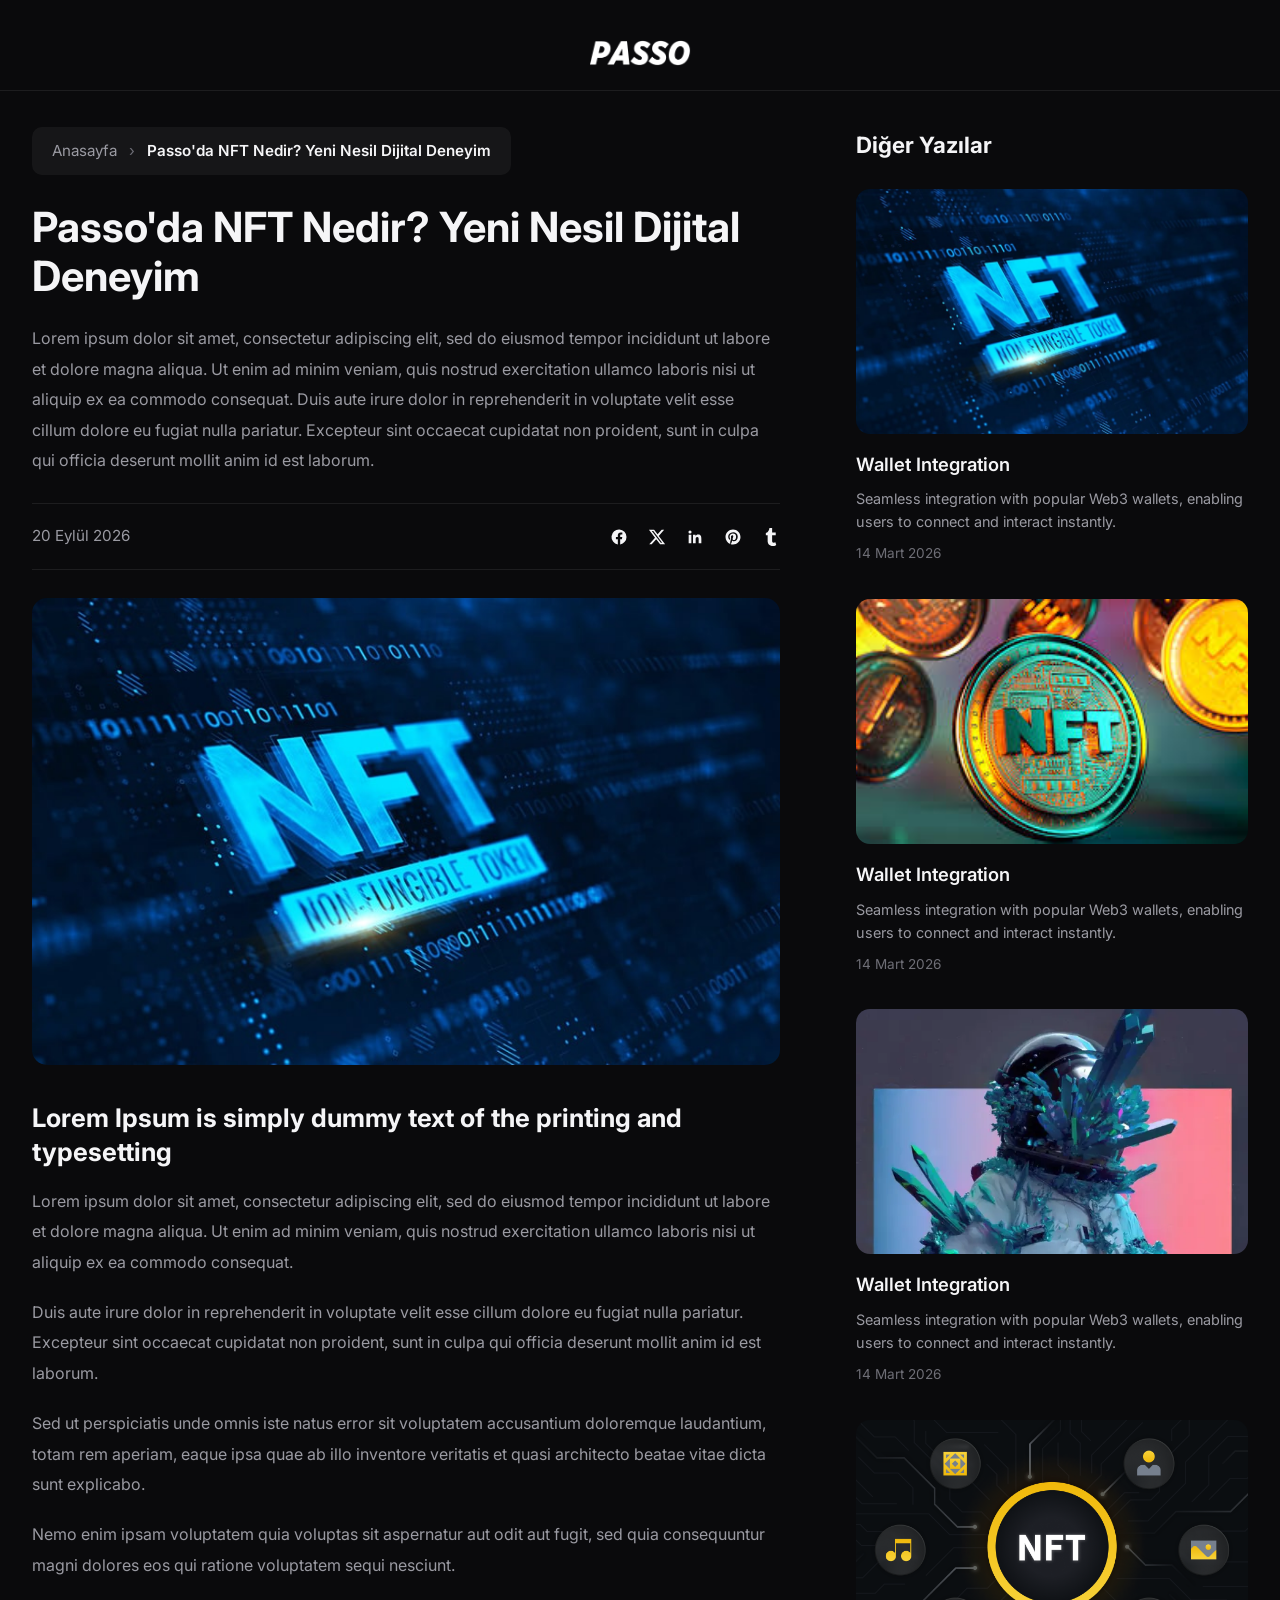
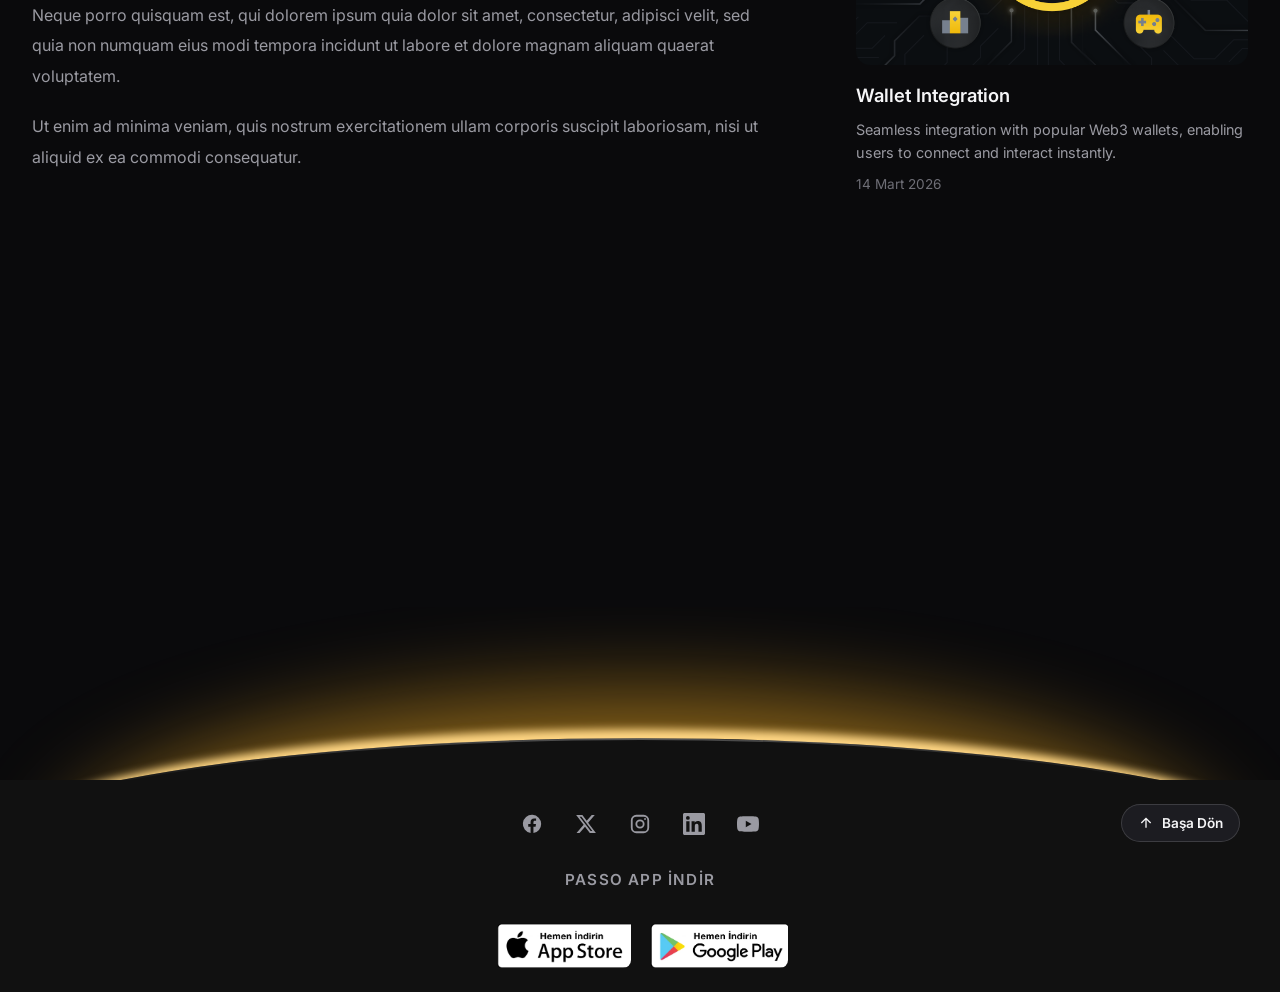
==== commit 0934fc0c: "Footer glow: use new horizon SVG with #111 ground panel Co-Authored-By: Claude Opus 4.8 <noreply@ant" ====
--- a/blog.html
+++ b/blog.html
@@ -96,7 +96,7 @@
 
   <footer class="site-footer">
     <div class="footer-glow-area">
-      <img class="footer-glow" src="assets/img/hero-horizon.svg" alt="" aria-hidden="true" />
+      <img class="footer-glow" src="assets/img/footer-glow.svg" alt="" aria-hidden="true" />
     </div>
     <div class="footer-bottom">
     <div class="container footer-inner">
--- a/css/styles.css
+++ b/css/styles.css
@@ -762,7 +762,7 @@
 /* =========================================================
    CONTACT
    ========================================================= */
-.contact { text-align: center; padding-bottom: 60px; }
+.contact { text-align: center; padding-bottom: 30px; }
 .contact .container {
   display: flex;
   flex-direction: column;
@@ -794,7 +794,7 @@
    ========================================================= */
 .site-footer {
   position: relative;
-  padding-top: 40px;
+  padding-top: 0;
 }
 /* Gold horizon (assets/img/hero-horizon.svg) — same mechanism as the hero: arc clipped at the
    container's bottom so it never shows a hard cut, glow rises up */
@@ -817,7 +817,7 @@
 .footer-bottom {
   position: relative;
   z-index: 1;
-  border-top: 1px solid var(--border);
+  background: #111111;                  /* continues the new glow SVG's #111 ground seamlessly */
   padding: 24px 40px;
 }
 .footer-inner {
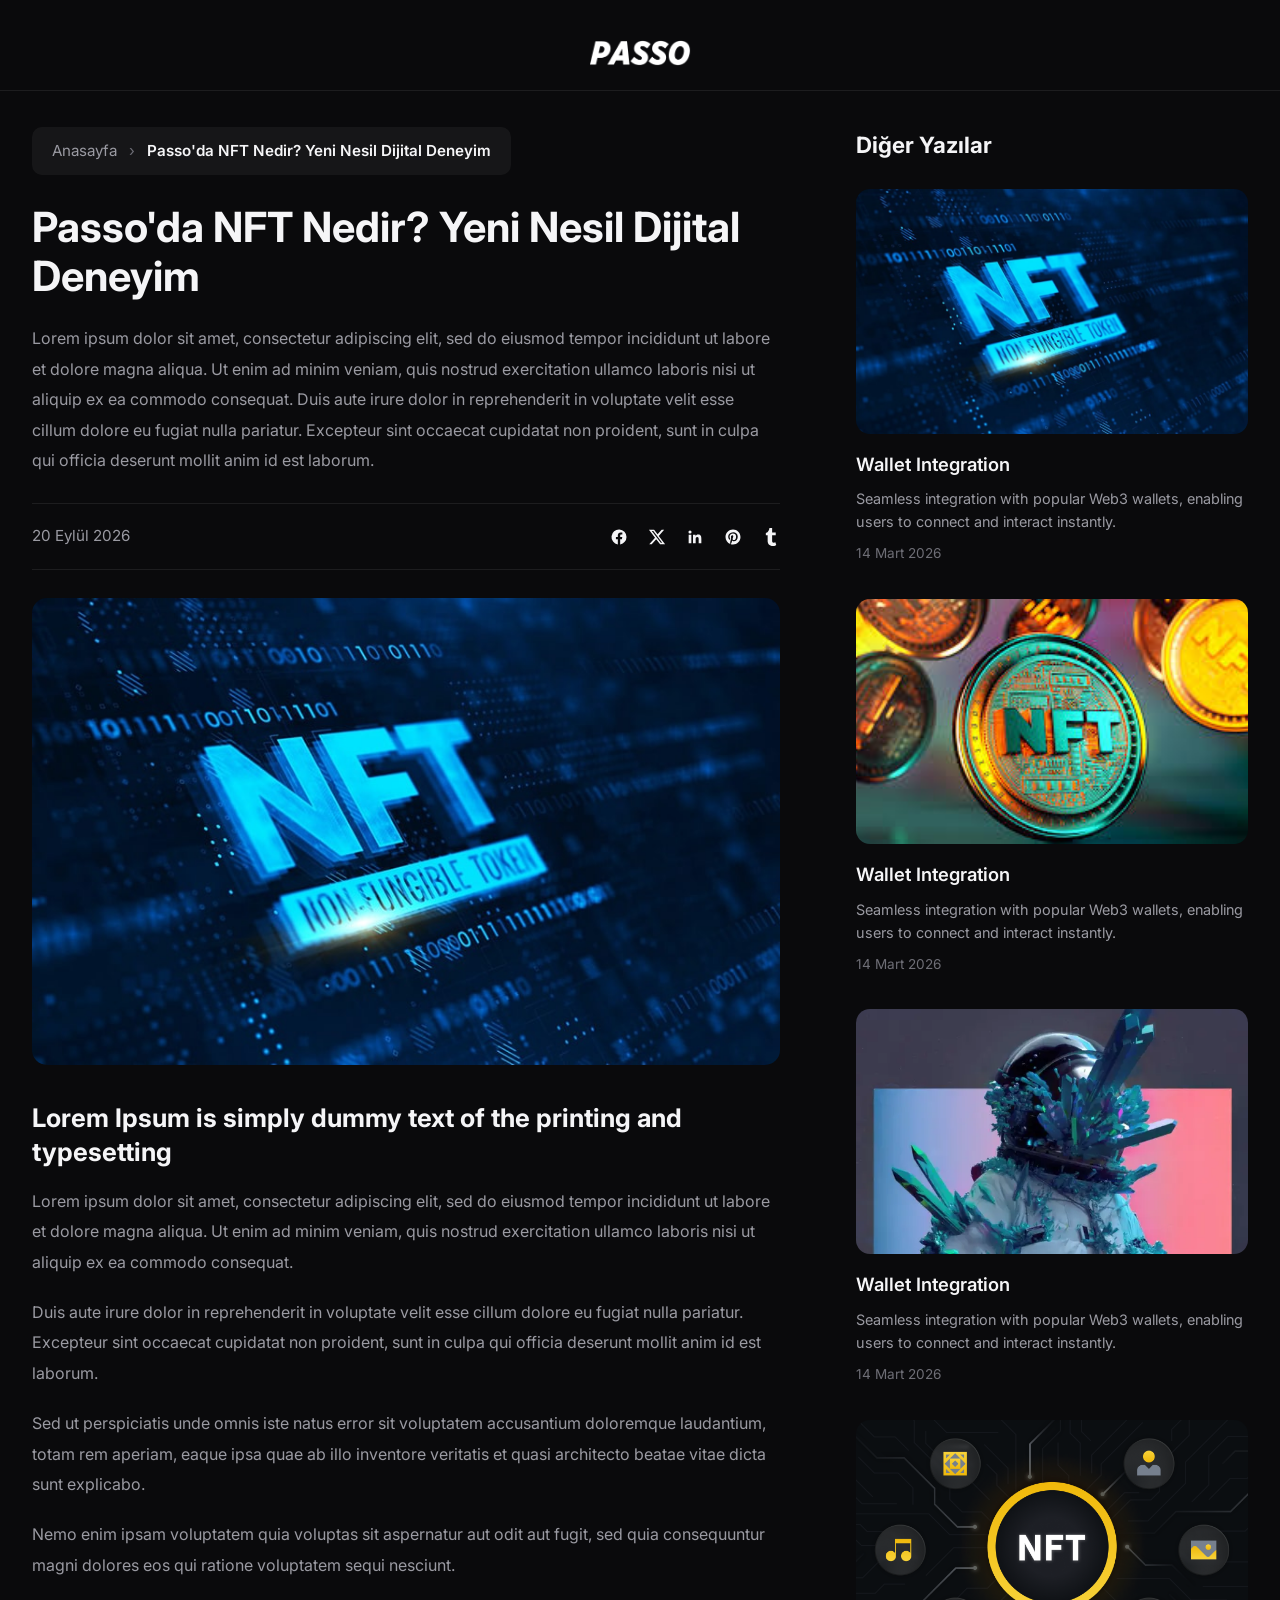
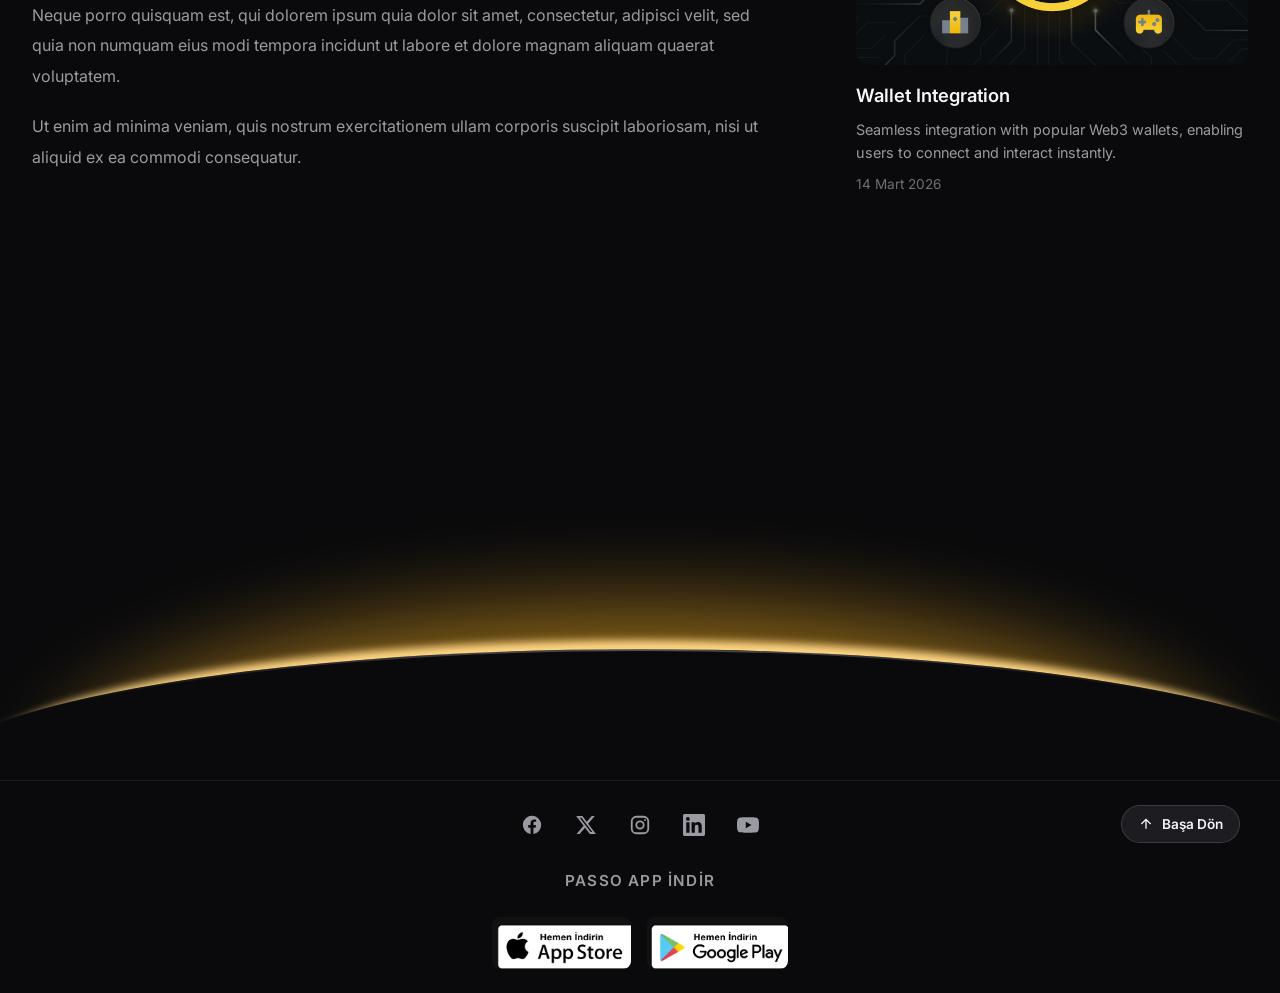
==== commit ad247dcc: "Revert "Footer glow: use new horizon SVG with #111 ground panel" This reverts commit 0934fc0c8ae4820" ====
--- a/blog.html
+++ b/blog.html
@@ -96,7 +96,7 @@
 
   <footer class="site-footer">
     <div class="footer-glow-area">
-      <img class="footer-glow" src="assets/img/footer-glow.svg" alt="" aria-hidden="true" />
+      <img class="footer-glow" src="assets/img/hero-horizon.svg" alt="" aria-hidden="true" />
     </div>
     <div class="footer-bottom">
     <div class="container footer-inner">
--- a/css/styles.css
+++ b/css/styles.css
@@ -817,7 +817,7 @@
 .footer-bottom {
   position: relative;
   z-index: 1;
-  background: #111111;                  /* continues the new glow SVG's #111 ground seamlessly */
+  border-top: 1px solid var(--border);
   padding: 24px 40px;
 }
 .footer-inner {
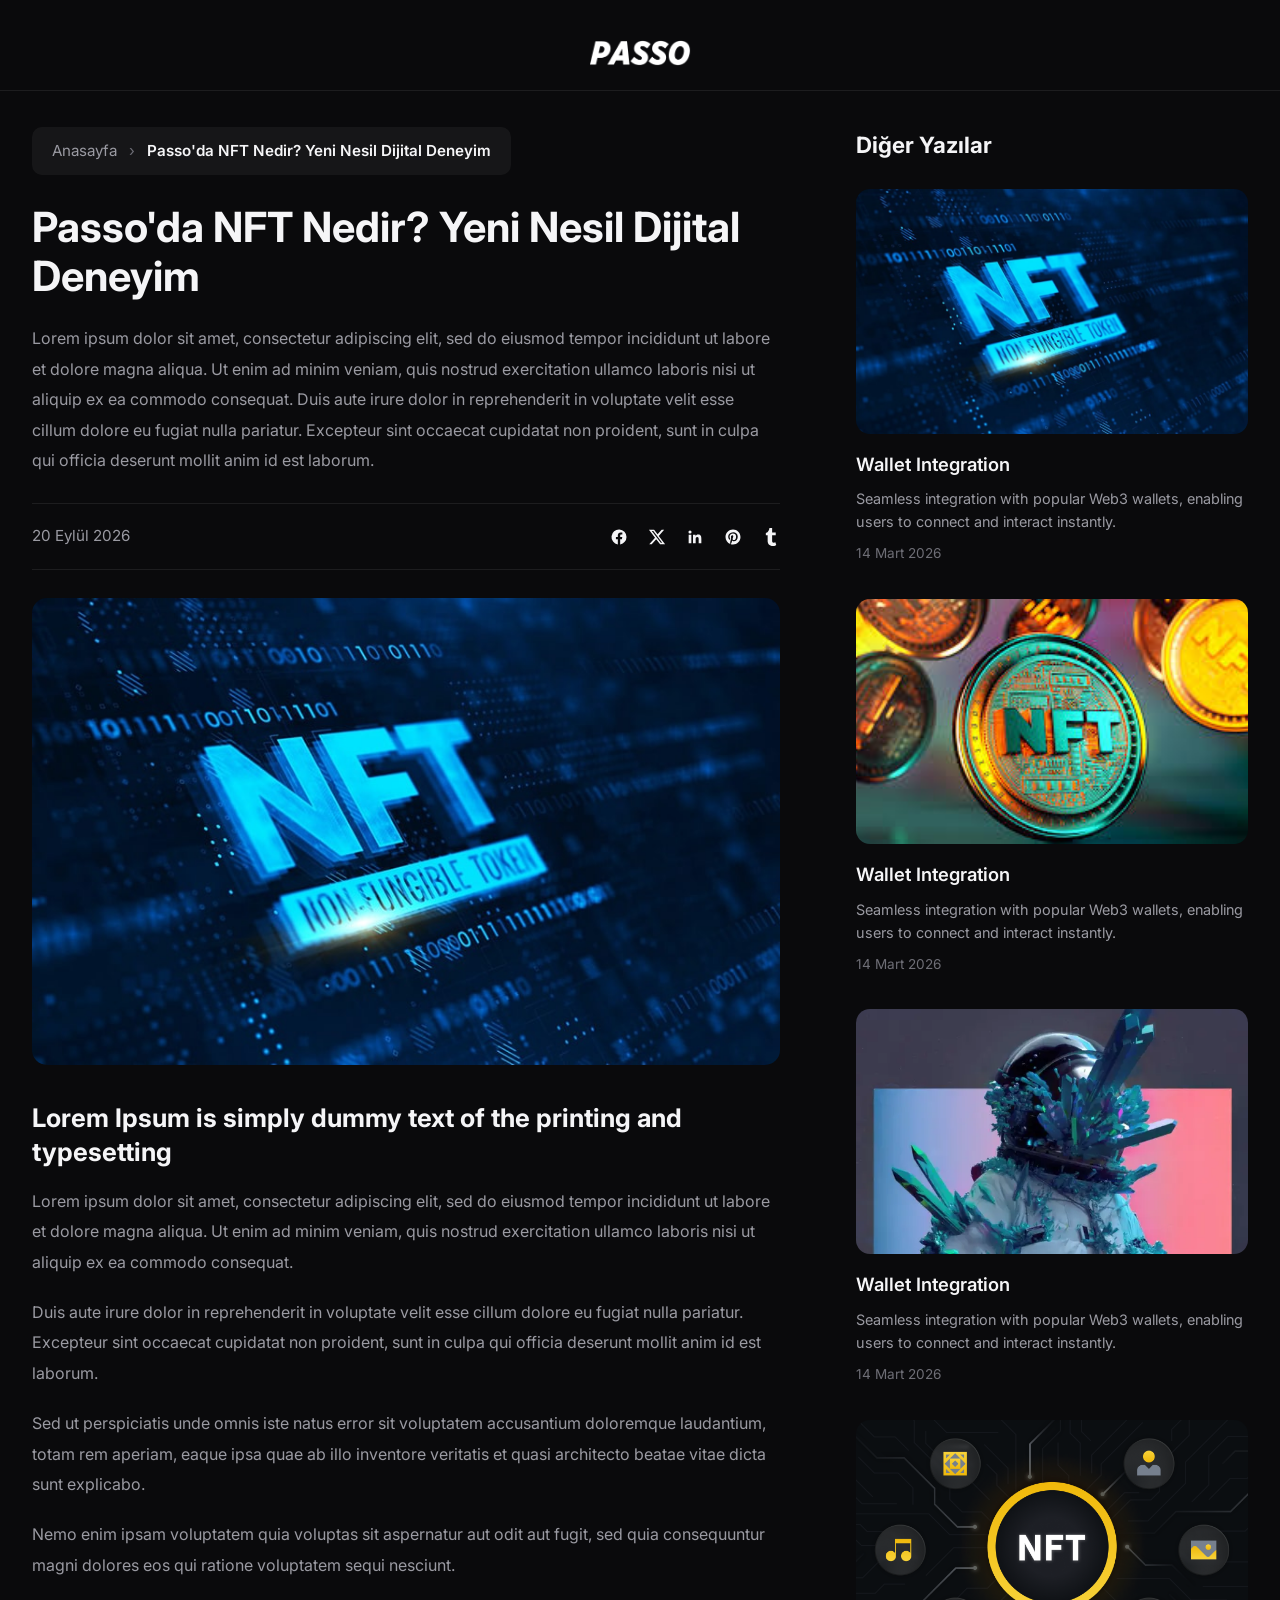
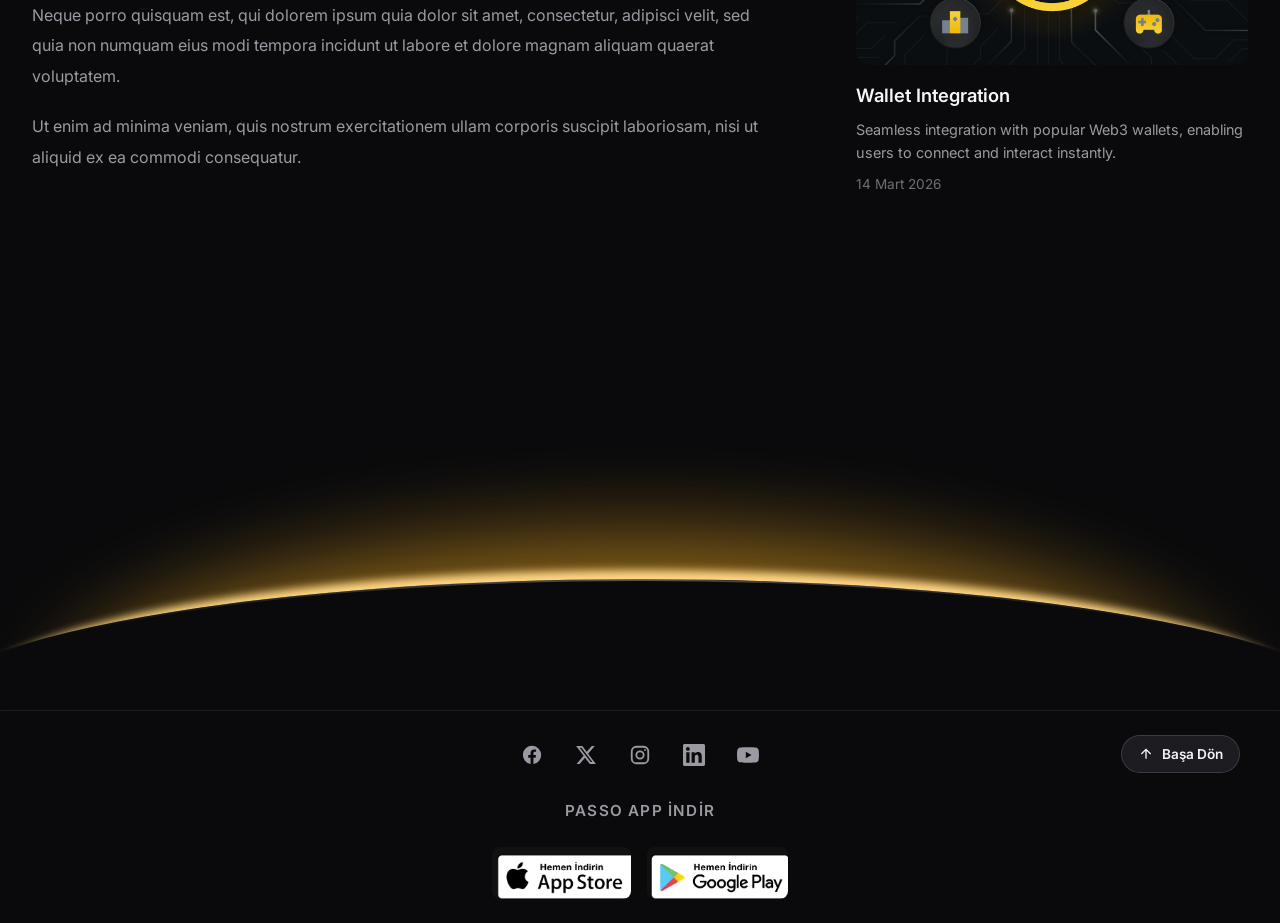
==== commit bfb5b56f: "Add PASSO social media links to footer (and blog share) Co-Authored-By: Claude Opus 4.8 <noreply@ant" ====
--- a/blog.html
+++ b/blog.html
@@ -40,9 +40,9 @@
         <div class="blog-meta">
           <span class="blog-date">20 Eylül 2026</span>
           <div class="blog-share">
-            <a href="#" aria-label="Facebook"><svg viewBox="0 0 24 24" fill="currentColor"><path d="M22 12a10 10 0 1 0-11.56 9.88v-6.99H7.9V12h2.54V9.8c0-2.5 1.49-3.89 3.78-3.89 1.09 0 2.24.2 2.24.2v2.46h-1.26c-1.24 0-1.63.77-1.63 1.56V12h2.78l-.44 2.89h-2.34v6.99A10 10 0 0 0 22 12z"/></svg></a>
-            <a href="#" aria-label="X"><svg viewBox="0 0 24 24" fill="currentColor"><path d="M18.24 2.25h3.31l-7.23 8.26 8.5 11.24h-6.66l-5.22-6.82-5.97 6.82H1.66l7.73-8.84L1.25 2.25h6.83l4.71 6.23 5.45-6.23zm-1.16 17.52h1.83L7.01 4.13H5.04l12.04 15.64z"/></svg></a>
-            <a href="#" aria-label="LinkedIn"><svg viewBox="0 0 24 24" fill="currentColor"><path d="M20.45 20.45h-3.56v-5.57c0-1.33-.02-3.04-1.85-3.04-1.85 0-2.14 1.45-2.14 2.94v5.67H9.35V9h3.42v1.56h.05c.48-.9 1.64-1.85 3.37-1.85 3.6 0 4.27 2.37 4.27 5.46v6.28zM5.34 7.43a2.07 2.07 0 1 1 0-4.14 2.07 2.07 0 0 1 0 4.14zM7.12 20.45H3.55V9h3.57v11.45z"/></svg></a>
+            <a href="https://www.facebook.com/passo.com.tr/" target="_blank" rel="noopener" aria-label="Facebook"><svg viewBox="0 0 24 24" fill="currentColor"><path d="M22 12a10 10 0 1 0-11.56 9.88v-6.99H7.9V12h2.54V9.8c0-2.5 1.49-3.89 3.78-3.89 1.09 0 2.24.2 2.24.2v2.46h-1.26c-1.24 0-1.63.77-1.63 1.56V12h2.78l-.44 2.89h-2.34v6.99A10 10 0 0 0 22 12z"/></svg></a>
+            <a href="https://x.com/passo_com_tr" target="_blank" rel="noopener" aria-label="X"><svg viewBox="0 0 24 24" fill="currentColor"><path d="M18.24 2.25h3.31l-7.23 8.26 8.5 11.24h-6.66l-5.22-6.82-5.97 6.82H1.66l7.73-8.84L1.25 2.25h6.83l4.71 6.23 5.45-6.23zm-1.16 17.52h1.83L7.01 4.13H5.04l12.04 15.64z"/></svg></a>
+            <a href="https://www.linkedin.com/company/passo-turkey/?originalSubdomain=tr" target="_blank" rel="noopener" aria-label="LinkedIn"><svg viewBox="0 0 24 24" fill="currentColor"><path d="M20.45 20.45h-3.56v-5.57c0-1.33-.02-3.04-1.85-3.04-1.85 0-2.14 1.45-2.14 2.94v5.67H9.35V9h3.42v1.56h.05c.48-.9 1.64-1.85 3.37-1.85 3.6 0 4.27 2.37 4.27 5.46v6.28zM5.34 7.43a2.07 2.07 0 1 1 0-4.14 2.07 2.07 0 0 1 0 4.14zM7.12 20.45H3.55V9h3.57v11.45z"/></svg></a>
             <a href="#" aria-label="Pinterest"><svg viewBox="0 0 24 24" fill="currentColor"><path d="M12 2C6.48 2 2 6.48 2 12c0 4.24 2.64 7.86 6.36 9.32-.09-.79-.17-2.01.03-2.88.18-.78 1.17-4.97 1.17-4.97s-.3-.6-.3-1.48c0-1.39.81-2.43 1.81-2.43.85 0 1.27.64 1.27 1.41 0 .86-.55 2.14-.83 3.33-.24 1 .5 1.81 1.48 1.81 1.78 0 3.14-1.88 3.14-4.58 0-2.39-1.72-4.07-4.18-4.07-2.85 0-4.52 2.14-4.52 4.35 0 .86.33 1.78.74 2.28.08.1.09.19.07.29-.08.32-.25 1-.28 1.14-.04.18-.15.22-.34.13-1.25-.58-2.03-2.4-2.03-3.87 0-3.15 2.29-6.04 6.6-6.04 3.47 0 6.16 2.47 6.16 5.77 0 3.45-2.17 6.22-5.18 6.22-1.01 0-1.96-.53-2.29-1.15l-.62 2.37c-.22.87-.83 1.96-1.24 2.62.94.29 1.93.45 2.97.45 5.52 0 10-4.48 10-10S17.52 2 12 2z"/></svg></a>
             <a href="#" aria-label="Tumblr"><svg viewBox="0 0 24 24" fill="currentColor"><path d="M14.56 24c-5.07 0-7.03-3.75-7.03-6.41V9.75H5.12V6.65c3.63-1.31 4.51-4.6 4.71-6.47.01-.13.11-.18.17-.18h3.51v6.11h4.8v3.64h-4.82v7.47c.02 1 .38 2.37 2.21 2.37h.09c.67-.02 1.57-.21 2.05-.44l1.13 3.36c-.46.68-2.52 1.48-4.38 1.51h-.03z"/></svg></a>
           </div>
@@ -105,11 +105,11 @@
         Başa Dön
       </button>
       <nav class="socials" aria-label="Sosyal medya">
-        <a href="#" aria-label="Facebook"><svg viewBox="0 0 24 24" fill="currentColor"><path d="M22 12a10 10 0 1 0-11.56 9.88v-6.99H7.9V12h2.54V9.8c0-2.5 1.49-3.89 3.78-3.89 1.09 0 2.24.2 2.24.2v2.46h-1.26c-1.24 0-1.63.77-1.63 1.56V12h2.78l-.44 2.89h-2.34v6.99A10 10 0 0 0 22 12z"/></svg></a>
-        <a href="#" aria-label="X"><svg viewBox="0 0 24 24" fill="currentColor"><path d="M18.24 2.25h3.31l-7.23 8.26 8.5 11.24h-6.66l-5.22-6.82-5.97 6.82H1.66l7.73-8.84L1.25 2.25h6.83l4.71 6.23 5.45-6.23zm-1.16 17.52h1.83L7.01 4.13H5.04l12.04 15.64z"/></svg></a>
-        <a href="#" aria-label="Instagram"><svg viewBox="0 0 24 24" fill="none" stroke="currentColor" stroke-width="2"><rect x="3" y="3" width="18" height="18" rx="5"/><circle cx="12" cy="12" r="4"/><circle cx="17.5" cy="6.5" r="1" fill="currentColor" stroke="none"/></svg></a>
-        <a href="#" aria-label="LinkedIn"><svg viewBox="0 0 24 24" fill="currentColor"><path d="M20.45 20.45h-3.56v-5.57c0-1.33-.02-3.04-1.85-3.04-1.85 0-2.14 1.45-2.14 2.94v5.67H9.35V9h3.42v1.56h.05c.48-.9 1.64-1.85 3.37-1.85 3.6 0 4.27 2.37 4.27 5.46v6.28zM5.34 7.43a2.07 2.07 0 1 1 0-4.14 2.07 2.07 0 0 1 0 4.14zM7.12 20.45H3.55V9h3.57v11.45zM22.22 0H1.77C.79 0 0 .77 0 1.73v20.54C0 23.23.79 24 1.77 24h20.45c.98 0 1.78-.77 1.78-1.73V1.73C24 .77 23.2 0 22.22 0z"/></svg></a>
-        <a href="#" aria-label="YouTube"><svg viewBox="0 0 24 24" fill="currentColor"><path d="M23.5 6.2a3.02 3.02 0 0 0-2.12-2.14C19.5 3.55 12 3.55 12 3.55s-7.5 0-9.38.51A3.02 3.02 0 0 0 .5 6.2C0 8.08 0 12 0 12s0 3.92.5 5.8a3.02 3.02 0 0 0 2.12 2.14c1.88.51 9.38.51 9.38.51s7.5 0 9.38-.51a3.02 3.02 0 0 0 2.12-2.14C24 15.92 24 12 24 12s0-3.92-.5-5.8zM9.6 15.6V8.4l6.25 3.6L9.6 15.6z"/></svg></a>
+        <a href="https://www.facebook.com/passo.com.tr/" target="_blank" rel="noopener" aria-label="Facebook"><svg viewBox="0 0 24 24" fill="currentColor"><path d="M22 12a10 10 0 1 0-11.56 9.88v-6.99H7.9V12h2.54V9.8c0-2.5 1.49-3.89 3.78-3.89 1.09 0 2.24.2 2.24.2v2.46h-1.26c-1.24 0-1.63.77-1.63 1.56V12h2.78l-.44 2.89h-2.34v6.99A10 10 0 0 0 22 12z"/></svg></a>
+        <a href="https://x.com/passo_com_tr" target="_blank" rel="noopener" aria-label="X"><svg viewBox="0 0 24 24" fill="currentColor"><path d="M18.24 2.25h3.31l-7.23 8.26 8.5 11.24h-6.66l-5.22-6.82-5.97 6.82H1.66l7.73-8.84L1.25 2.25h6.83l4.71 6.23 5.45-6.23zm-1.16 17.52h1.83L7.01 4.13H5.04l12.04 15.64z"/></svg></a>
+        <a href="https://www.instagram.com/passo/" target="_blank" rel="noopener" aria-label="Instagram"><svg viewBox="0 0 24 24" fill="none" stroke="currentColor" stroke-width="2"><rect x="3" y="3" width="18" height="18" rx="5"/><circle cx="12" cy="12" r="4"/><circle cx="17.5" cy="6.5" r="1" fill="currentColor" stroke="none"/></svg></a>
+        <a href="https://www.linkedin.com/company/passo-turkey/?originalSubdomain=tr" target="_blank" rel="noopener" aria-label="LinkedIn"><svg viewBox="0 0 24 24" fill="currentColor"><path d="M20.45 20.45h-3.56v-5.57c0-1.33-.02-3.04-1.85-3.04-1.85 0-2.14 1.45-2.14 2.94v5.67H9.35V9h3.42v1.56h.05c.48-.9 1.64-1.85 3.37-1.85 3.6 0 4.27 2.37 4.27 5.46v6.28zM5.34 7.43a2.07 2.07 0 1 1 0-4.14 2.07 2.07 0 0 1 0 4.14zM7.12 20.45H3.55V9h3.57v11.45zM22.22 0H1.77C.79 0 0 .77 0 1.73v20.54C0 23.23.79 24 1.77 24h20.45c.98 0 1.78-.77 1.78-1.73V1.73C24 .77 23.2 0 22.22 0z"/></svg></a>
+        <a href="https://www.youtube.com/user/passolig/videos" target="_blank" rel="noopener" aria-label="YouTube"><svg viewBox="0 0 24 24" fill="currentColor"><path d="M23.5 6.2a3.02 3.02 0 0 0-2.12-2.14C19.5 3.55 12 3.55 12 3.55s-7.5 0-9.38.51A3.02 3.02 0 0 0 .5 6.2C0 8.08 0 12 0 12s0 3.92.5 5.8a3.02 3.02 0 0 0 2.12 2.14c1.88.51 9.38.51 9.38.51s7.5 0 9.38-.51a3.02 3.02 0 0 0 2.12-2.14C24 15.92 24 12 24 12s0-3.92-.5-5.8zM9.6 15.6V8.4l6.25 3.6L9.6 15.6z"/></svg></a>
       </nav>
 
       <p class="footer-store-label">PASSO APP İNDİR</p>
--- a/css/styles.css
+++ b/css/styles.css
@@ -492,8 +492,26 @@
   align-items: center;
   gap: 60px;
 }
-.journey-phone { display: flex; justify-content: center; }
-.journey-phone img { width: 100%; max-width: 340px; }
+.journey-phone {
+  position: relative;
+  width: 100%;
+  max-width: 340px;
+  margin-inline: auto;
+  aspect-ratio: 978 / 1929;       /* all journey screenshots share this canvas */
+  cursor: pointer;
+}
+.journey-phone .jp-layer {
+  position: absolute;
+  inset: 0;
+  width: 100%;
+  height: 100%;
+  max-width: none;
+  object-fit: contain;
+  /* new screen rises from behind: scale + brightness + opacity together */
+  transition: opacity 0.5s ease, transform 0.5s ease, filter 0.5s ease;
+  will-change: opacity, transform, filter;
+  backface-visibility: hidden;
+}
 
 .journey-steps { list-style: none; display: flex; flex-direction: column; gap: 18px; }
 .step {
@@ -801,6 +819,7 @@
 .footer-glow-area {
   position: relative;
   height: 460px;                      /* taller so the glow fades softly & wide, like the hero */
+  margin-top: -70px;                  /* pull glow up ~30% closer to the buttons (glow itself unchanged) */
   overflow: hidden;
 }
 .footer-glow {
@@ -848,8 +867,13 @@
 .footer-stores { display: flex; justify-content: center; gap: 16px; flex-wrap: wrap; }
 .footer-stores img { height: 52px; width: auto; border-radius: 8px; }
 
+@media (max-width: 980px) {
+  /* the glow scales down with vw on narrow screens, so shrink the area to match —
+     otherwise a huge empty black band sits above it (desktop ≥980 keeps 460px) */
+  .footer-glow-area { height: calc(22vw + 16px); margin-top: 0; }
+}
 @media (max-width: 768px) {
-  .site-footer { padding-top: 180px; }
+  .site-footer { padding-top: 0; }
   .footer-bottom { padding: 24px 20px; }
   .back-to-top { position: static !important; margin-bottom: 8px; }
   .contact-actions { flex-direction: column; align-items: stretch; }
